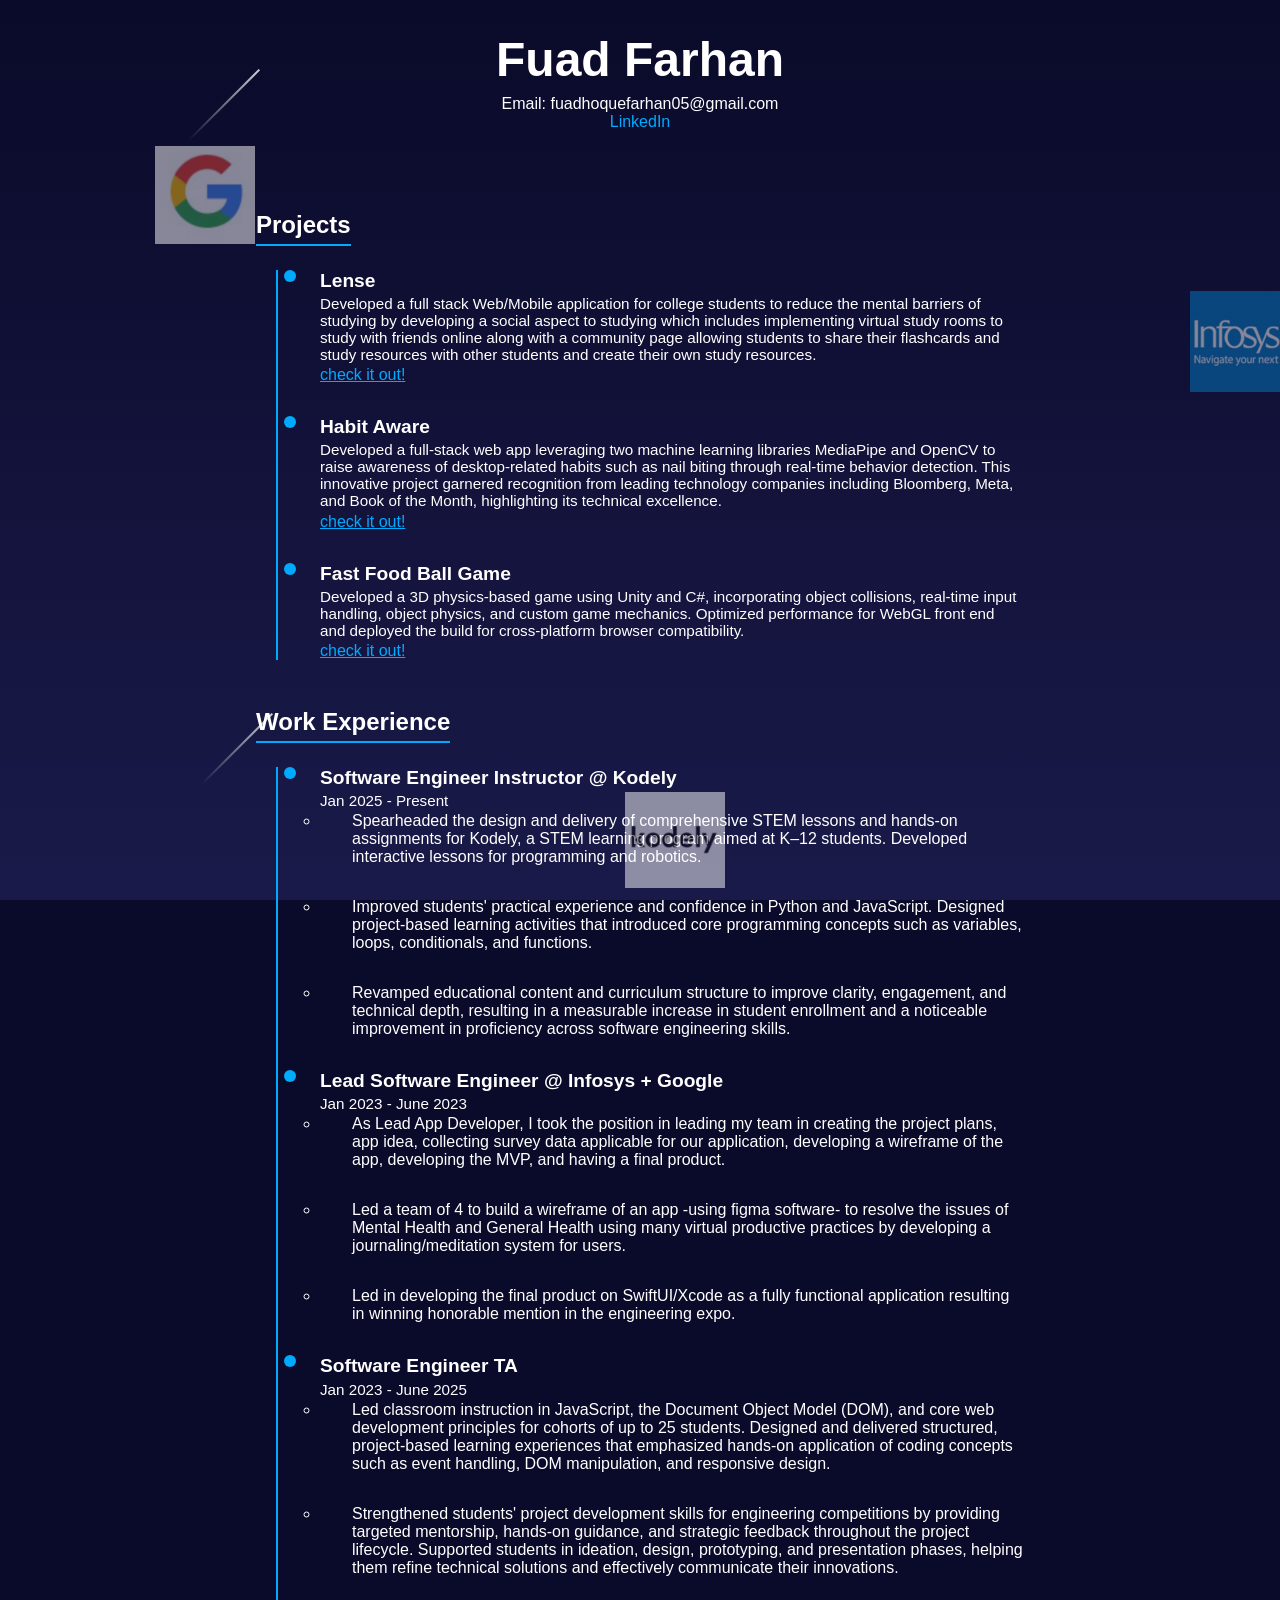
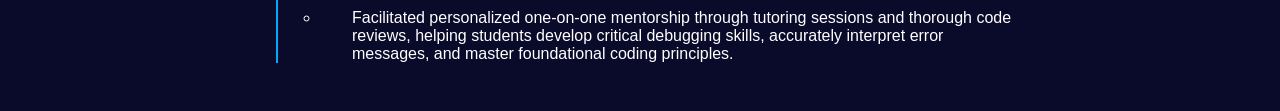
==== index.html @ 233bbe19 "trylense" ====
<!DOCTYPE html>
<html lang="en">
<head>
    <meta charset="UTF-8">
    <meta name="viewport" content="width=device-width, initial-scale=1.0">
    <title>My Portfolio</title>
    <link rel="stylesheet" href="index.css">
</head>
<body>
    <div id="background"></div>

    <header>
        <h1>Fuad Farhan</h1>
        <div class="contact-links">
            <p>Email: fuadhoquefarhan05@gmail.com </p>
            <a href="https://www.linkedin.com/in/fuad-farhan-b25295301" target="_blank">LinkedIn</a>
        </div>
    </header>

    <main>

        <section class="timeline-section">
            <h2>Projects</h2>
            <ul class="timeline">
                <li>
                    <div class="timeline-dot"></div>
                    <div class="timeline-content">
                        <h3>Lense</h3>
                        <p>Developed a full stack Web/Mobile application for college students to reduce the mental barriers of studying by developing a social aspect to studying which includes implementing virtual study rooms to study with friends online along with a community page allowing students to share their flashcards and study resources with other students and create their own study resources.</p>
                        <a href="https://trylense.vercel.app/">check it out!</a>
                    </div>
                </li>
                <li>
                    <div class="timeline-dot"></div>
                    <div class="timeline-content">
                        <h3>Habit Aware</h3>
                        <p>Developed a full-stack web app leveraging two machine learning libraries MediaPipe and OpenCV to raise awareness of desktop-related habits such as nail biting through real-time behavior detection. This innovative project garnered recognition from leading technology companies including Bloomberg, Meta, and Book of the Month, highlighting its technical excellence.</p>
                        <a href="https://github.com/fuadfarhan05/HabitAware">check it out!</a>
                    </div>
                </li>
                <li>
                    <div class="timeline-dot"></div>
                    <div class="timeline-content">
                        <h3>Fast Food Ball Game</h3>
                        <p>Developed  a 3D physics-based game using Unity and C#, incorporating object collisions, real-time input handling, object physics, and custom game mechanics. Optimized performance for WebGL front end and deployed the build for cross-platform browser compatibility.
</p>
                        <a href="https://github.com/fuadfarhan05/HabitAware">check it out!</a>
                    </div>
                </li>
            </ul>
        </section>

        
        <!-- Work Experience Section -->
        <section class="timeline-section">
            <h2>Work Experience</h2>
            <ul class="timeline">
                <li>
                    <div class="timeline-dot"></div>
                    <div class="timeline-content">
                        <h3>Software Engineer Instructor @ Kodely</h3>
                        <p>Jan 2025 - Present</p>
                        <ul>
                            <li>
                                Spearheaded the design and delivery of comprehensive STEM lessons and hands-on assignments for Kodely, a STEM learning program aimed at K–12 students. Developed interactive lessons for programming and robotics.
                            </li>
                            <li>
                                Improved students' practical experience and confidence in Python and JavaScript. Designed project-based learning activities that introduced core programming concepts such as variables, loops, conditionals, and functions.

                            </li>
                            <li>
                                Revamped educational content and curriculum structure to improve clarity, engagement, and technical depth, resulting in a measurable increase in student enrollment and a noticeable improvement in proficiency across software engineering skills. 

                            </li>
                        </ul>
                    </div>
                </li>
                <!-- Add more work experiences here -->
                <li>
                    <div class="timeline-dot"></div>
                    <div class="timeline-content">
                        <h3>Lead Software Engineer @ Infosys + Google</h3>
                        <p>Jan 2023 - June 2023</p>
                        <ul>
                            <li>
                            As Lead App Developer, I took the position in leading my team in creating the project plans, app idea, collecting survey data applicable for our application, developing a wireframe of the app, developing the MVP, and having a final product.                            </li>
                            <li>
                            Led a team of 4 to build a wireframe of an app -using figma software- to resolve the issues of Mental Health and General Health using many virtual productive practices by developing a journaling/meditation system for users.
                            </li>
                            <li>
                            Led in developing the final product on SwiftUI/Xcode as a fully functional application resulting in winning honorable mention in the engineering expo. 
                            </li>
                        </ul>
                    </div>
                </li>

                <li>
                    <div class="timeline-dot"></div>
                    <div class="timeline-content">
                        <h3>Software Engineer TA</h3>
                        <p>Jan 2023 - June 2025</p>
                        <ul>
                            <li>
                                Led classroom instruction in JavaScript, the Document Object Model (DOM), and core web development principles for cohorts of up to 25 students. Designed and delivered structured, project-based learning experiences that emphasized hands-on application of coding concepts such as event handling, DOM manipulation, and responsive design.
                            <li>
                                Strengthened students' project development skills for engineering competitions by providing targeted mentorship, hands-on guidance, and strategic feedback throughout the project lifecycle. Supported students in ideation, design, prototyping, and presentation phases, helping them refine technical solutions and effectively communicate their innovations.
                            </li>
                            <li>
                                Facilitated personalized one-on-one mentorship through tutoring sessions and thorough code reviews, helping students develop critical debugging skills, accurately interpret error messages, and master foundational coding principles.
                            </li>
                        </ul>
                    </div>
                </li>
            </ul>
        </section>

        
    </main>

    <!-- Floating PNG Images -->
    <div id="floating-images">
    </div>

    <script src="script.js"></script>
</body>
</html>
---- index.css ----
/* Basic Reset */
* {
    margin: 0;
    padding: 0;
    box-sizing: border-box;
    font-family: 'Segoe UI', Tahoma, Geneva, Verdana, sans-serif;
}

/* Background */
body {
    background: #0a0a2a;
    color: #fff;
    overflow-x: hidden;
    position: relative;
    min-height: 100vh;
}

#background {
    position: fixed;
    top: 0;
    left: 0;
    width: 100%;
    height: 100%;
    z-index: -2;
    background: linear-gradient(to bottom, #0a0a2a, #1a1a4a);
    overflow: hidden;
}

/* Shooting stars effect */
.shooting-star {
    position: absolute;
    width: 2px;
    height: 100px;
    background: linear-gradient(white, rgba(255,255,255,0));
    opacity: 0.8;
    transform: rotate(45deg);
    animation: shoot 2s linear infinite;
}

@keyframes shoot {
    0% { transform: translateX(0) translateY(0) rotate(45deg); opacity: 1; }
    100% { transform: translateX(-100vw) translateY(100vh) rotate(45deg); opacity: 0; }
}

/* Header */
header {
    text-align: center;
    padding: 2rem 1rem;
}

header h1 {
    font-size: 3rem;
    margin-bottom: 0.5rem;
}

header .contact-links a {
    color: #00aaff;
    margin: 0 0.5rem;
    text-decoration: none;
}

header .contact-links a:hover {
    text-decoration: underline;
}

/* Timeline / Sections */
.timeline-section {
    max-width: 800px;
    margin: 3rem auto;
    padding: 0 1rem;
}

.timeline-section h2 {
    margin-bottom: 1.5rem;
    border-bottom: 2px solid #00aaff;
    display: inline-block;
    padding-bottom: 0.3rem;
}

/* Timeline */
.timeline {
    list-style: none;
    position: relative;
    padding-left: 2rem;
}

.timeline::before {
    content: '';
    position: absolute;
    left: 20px;
    top: 0;
    bottom: 0;
    width: 2px;
    background: #00aaff;
}

.timeline li {
    position: relative;
    margin-bottom: 2rem;
    padding-left: 2rem;
}

.timeline-dot {
    position: absolute;
    left: -4px;
    top: 0;
    width: 12px;
    height: 12px;
    background: #00aaff;
    border-radius: 50%;
}

.timeline-content h3 {
    font-size: 1.2rem;
    margin-bottom: 0.2rem;
}

.timeline-content p {
    font-size: 0.95rem;
    margin-bottom: 0.2rem;
}

/* Floating PNGs */
#floating-images img {
    position: absolute;
    width: 100px;
    opacity: 0.5;
    pointer-events: none;
    transition: transform 1s ease;
}

a {
    color:#00aaff;
}


/* Responsive adjustments for mobile */
@media (max-width: 768px) {
    header h1 {
        font-size: 2rem; /* smaller header */
    }

    header .contact-links {
        display: flex;
        flex-direction: column;
        gap: 0.5rem;
        margin-top: 0.5rem;
    }

    .timeline-section {
        margin: 2rem 1rem; /* reduce margins */
        padding: 0 0.5rem;
    }

    .timeline li {
        padding-left: 1.5rem;
    }

    .timeline-dot {
        width: 10px;
        height: 10px;
        left: -3px;
    }

    .timeline-content h3 {
        font-size: 1rem;
    }

    .timeline-content p {
        font-size: 0.9rem;
    }

    #floating-images img {
        width: 60px; /* smaller floating images on mobile */
        opacity: 0.3;
    }
}

/* Extra small screens (phones) */
@media (max-width: 480px) {
    header h1 {
        font-size: 1.5rem;
    }

    header .contact-links {
        font-size: 0.9rem;
    }

    .timeline-section h2 {
        font-size: 1.2rem;
    }
}
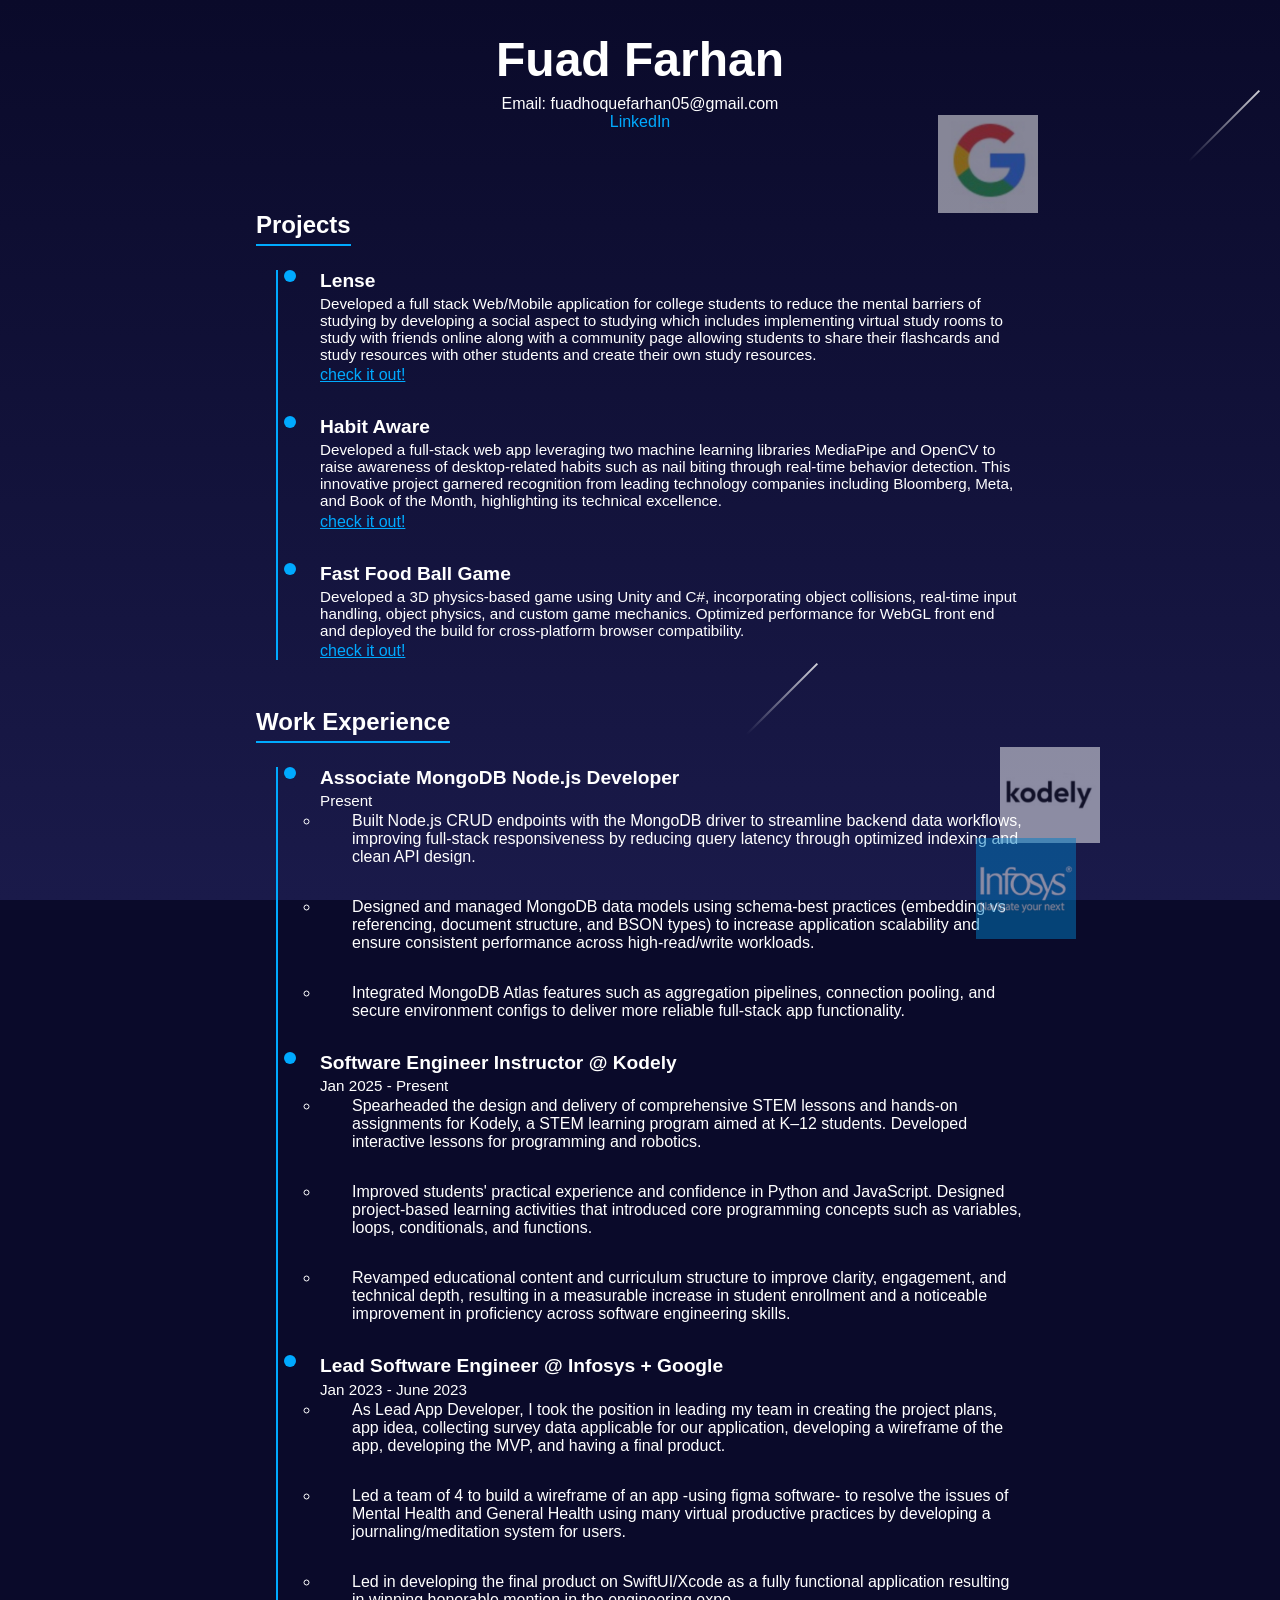
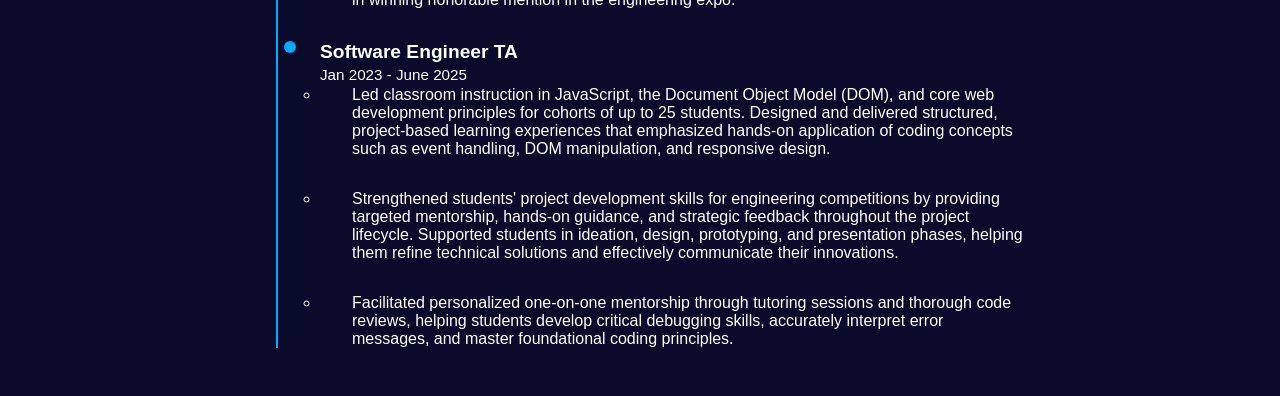
==== commit d3e22d5b: "Add MongoDB Node.js Developer experience section Added experience details for Associate MongoDB Node" ====
--- a/index.html
+++ b/index.html
@@ -55,6 +55,25 @@
         <section class="timeline-section">
             <h2>Work Experience</h2>
             <ul class="timeline">
+                <li>
+                    <div class="timeline-dot"></div>
+                    <div class="timeline-content">
+                        <h3>Associate MongoDB Node.js Developer</h3>
+                        <p>Present</p>
+                        <ul>
+                            <li>
+                                Built Node.js CRUD endpoints with the MongoDB driver to streamline backend data workflows, improving full-stack responsiveness by reducing query latency through optimized indexing and clean API design.                            </li>
+                            <li>
+                                Designed and managed MongoDB data models using schema-best practices (embedding vs referencing, document structure, and BSON types) to increase application scalability and ensure consistent performance across high-read/write workloads.
+
+                            </li>
+                            <li>
+                                Integrated MongoDB Atlas features such as aggregation pipelines, connection pooling, and secure environment configs to deliver more reliable full-stack app functionality.
+
+                            </li>
+                        </ul>
+                    </div>
+                </li>
                 <li>
                     <div class="timeline-dot"></div>
                     <div class="timeline-content">
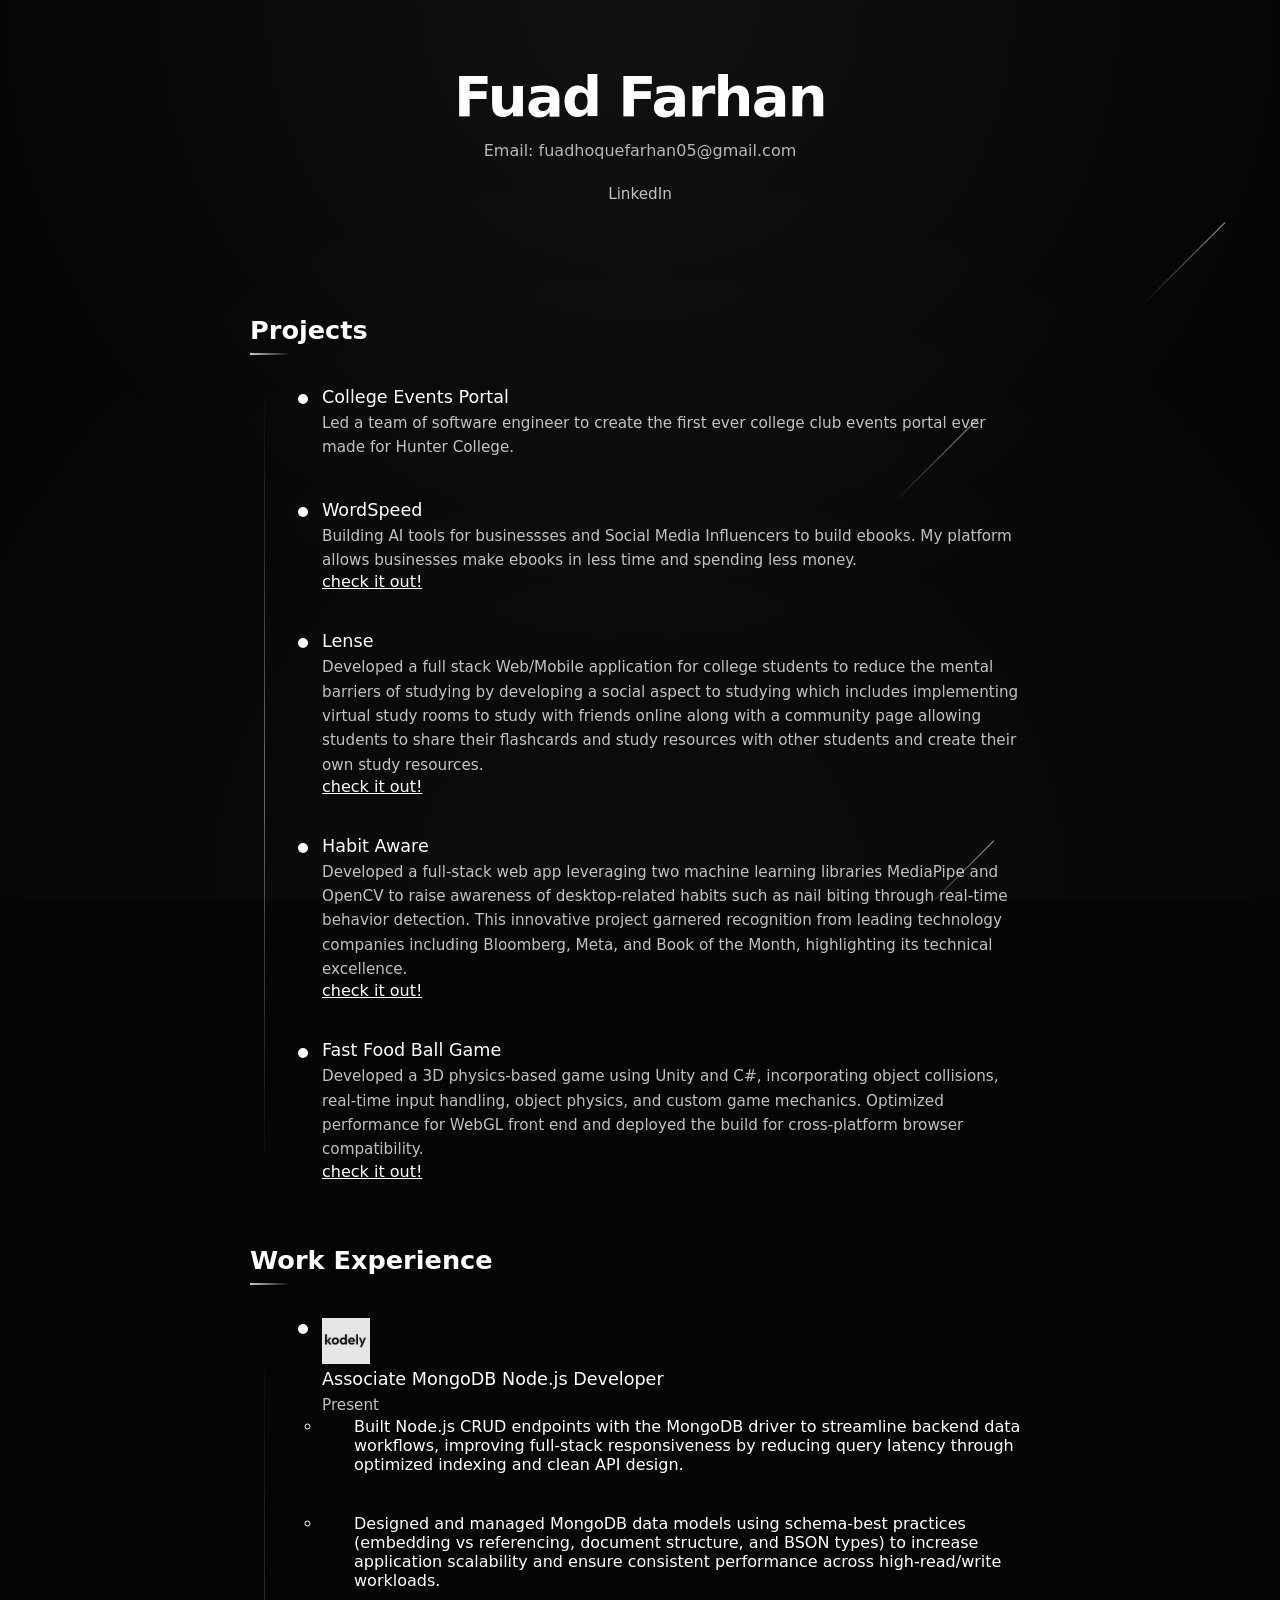
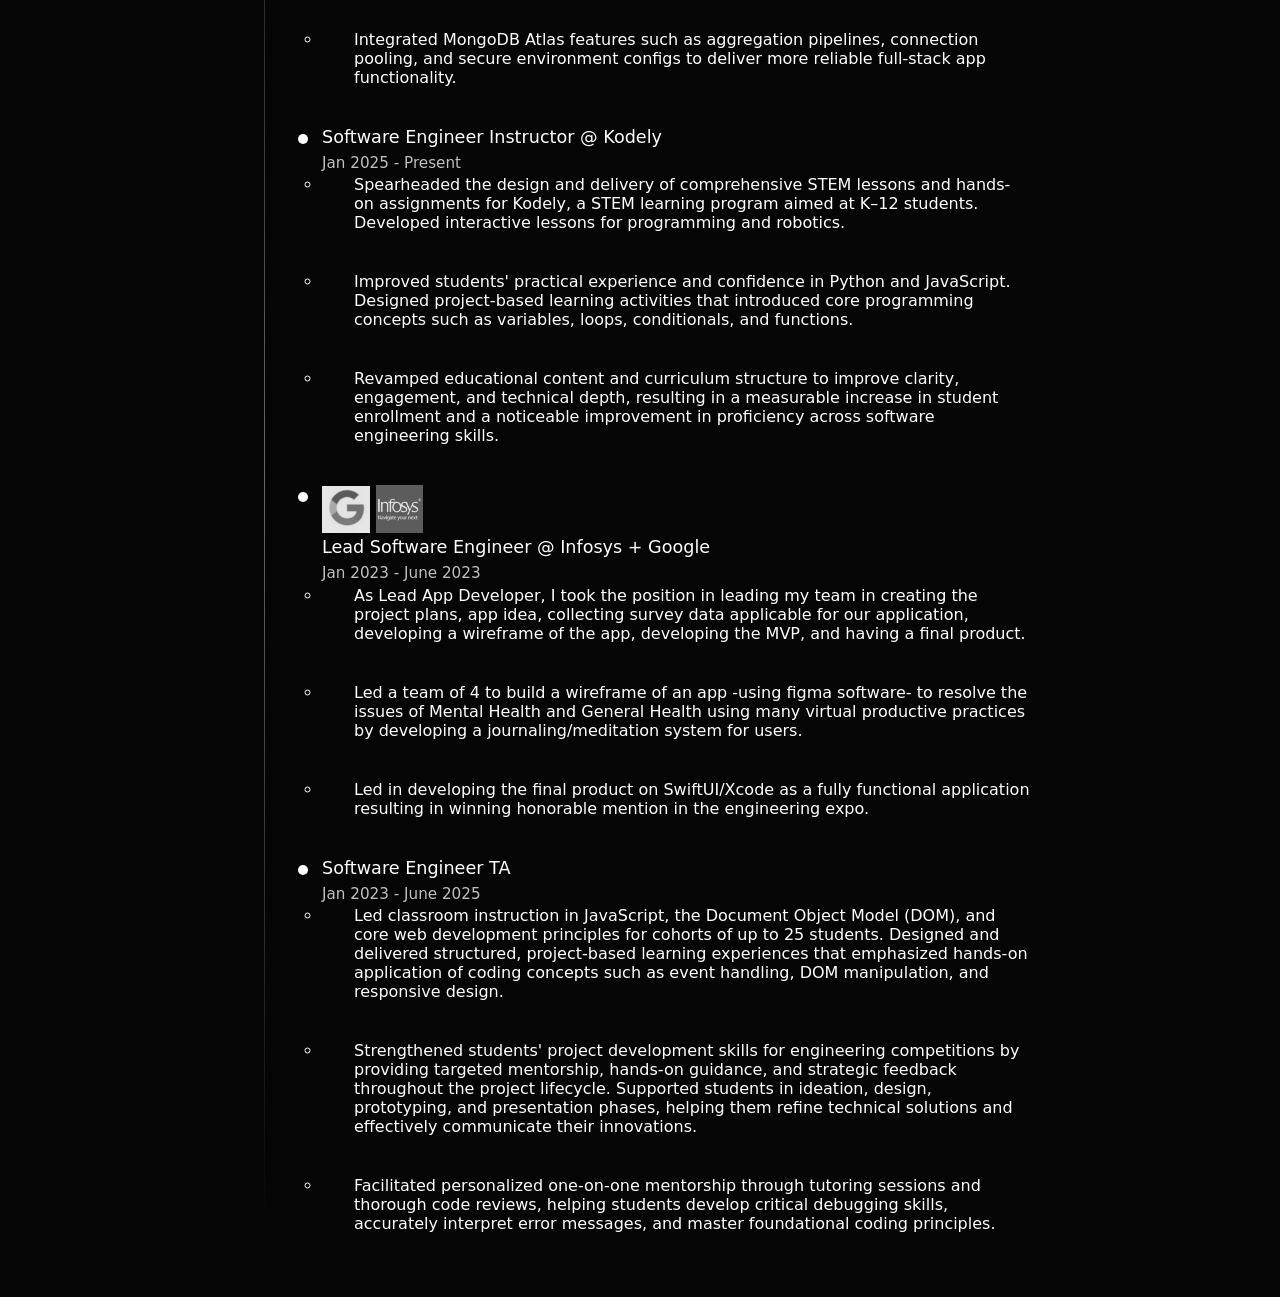
==== commit 6bf5a1b7: "design update" ====
--- a/index.html
+++ b/index.html
@@ -22,6 +22,21 @@
         <section class="timeline-section">
             <h2>Projects</h2>
             <ul class="timeline">
+                <li>
+                    <div class="timeline-dot"></div>
+                    <div class="timeline-content">
+                        <h3>College Events Portal</h3>
+                        <p>Led a team of software engineer to create the first ever college club events portal ever made for Hunter College.</p>
+                    </div>
+                </li>
+                <li>
+                    <div class="timeline-dot"></div>
+                    <div class="timeline-content">
+                        <h3>WordSpeed</h3>
+                        <p>Building AI tools for businessses and Social Media Influencers to build ebooks. My platform allows businesses make ebooks in less time and spending less money.</p>
+                        <a href="https://www.loom.com/share/a58ad398cbe04e078f683c4f975cae1d">check it out!</a>
+                    </div>
+                </li>
                 <li>
                     <div class="timeline-dot"></div>
                     <div class="timeline-content">
@@ -57,6 +72,7 @@
             <ul class="timeline">
                 <li>
                     <div class="timeline-dot"></div>
+                    <img src="kodely.png" alt="Kodely" class="timeline-logo" />
                     <div class="timeline-content">
                         <h3>Associate MongoDB Node.js Developer</h3>
                         <p>Present</p>
@@ -97,6 +113,8 @@
                 <!-- Add more work experiences here -->
                 <li>
                     <div class="timeline-dot"></div>
+                    <img src="google.png" alt="Google" class="timeline-logo" />
+                    <img src="infosys.png" alt="Infosys" class="timeline-logo" />
                     <div class="timeline-content">
                         <h3>Lead Software Engineer @ Infosys + Google</h3>
                         <p>Jan 2023 - June 2023</p>
--- a/index.css
+++ b/index.css
@@ -1,192 +1,249 @@
-/* Basic Reset */
+/* =========================
+   RESET + BASE
+========================= */
 * {
     margin: 0;
     padding: 0;
     box-sizing: border-box;
-    font-family: 'Segoe UI', Tahoma, Geneva, Verdana, sans-serif;
-}
-
-/* Background */
+    font-family: Inter, system-ui, -apple-system, BlinkMacSystemFont, sans-serif;
+}
+
 body {
-    background: #0a0a2a;
-    color: #fff;
+    background: #050505;
+    color: #ffffff;
     overflow-x: hidden;
-    position: relative;
     min-height: 100vh;
 }
 
+/* =========================
+   BACKGROUND
+========================= */
 #background {
     position: fixed;
-    top: 0;
-    left: 0;
-    width: 100%;
-    height: 100%;
+    inset: 0;
     z-index: -2;
-    background: linear-gradient(to bottom, #0a0a2a, #1a1a4a);
+    background:
+        radial-gradient(circle at top, rgba(255,255,255,0.05), transparent 60%),
+        radial-gradient(circle at bottom, rgba(255,255,255,0.03), transparent 70%),
+        #050505;
     overflow: hidden;
 }
 
-/* Shooting stars effect */
+/* Shooting stars */
 .shooting-star {
     position: absolute;
-    width: 2px;
-    height: 100px;
+    width: 1px;
+    height: 120px;
     background: linear-gradient(white, rgba(255,255,255,0));
-    opacity: 0.8;
+    opacity: 0.6;
     transform: rotate(45deg);
-    animation: shoot 2s linear infinite;
+    animation: shoot 3.5s linear infinite;
 }
 
 @keyframes shoot {
-    0% { transform: translateX(0) translateY(0) rotate(45deg); opacity: 1; }
-    100% { transform: translateX(-100vw) translateY(100vh) rotate(45deg); opacity: 0; }
-}
-
-/* Header */
+    from {
+        transform: translate(0, 0) rotate(45deg);
+        opacity: 1;
+    }
+    to {
+        transform: translate(-120vw, 120vh) rotate(45deg);
+        opacity: 0;
+    }
+}
+
+/* =========================
+   HEADER / HERO
+========================= */
 header {
     text-align: center;
-    padding: 2rem 1rem;
+    padding: 4rem 1rem 3rem;
 }
 
 header h1 {
-    font-size: 3rem;
-    margin-bottom: 0.5rem;
+    font-size: clamp(2.2rem, 5vw, 3.5rem);
+    font-weight: 700;
+    letter-spacing: -0.03em;
+    margin-bottom: 0.75rem;
+}
+
+header p {
+    color: rgba(255,255,255,0.7);
+    max-width: 600px;
+    margin: 0 auto 1.5rem;
 }
 
 header .contact-links a {
-    color: #00aaff;
-    margin: 0 0.5rem;
+    color: #ffffff;
+    margin: 0 0.6rem;
     text-decoration: none;
+    font-size: 0.95rem;
+    opacity: 0.75;
+    transition: opacity 0.2s ease;
 }
 
 header .contact-links a:hover {
-    text-decoration: underline;
-}
-
-/* Timeline / Sections */
+    opacity: 1;
+}
+
+/* =========================
+   SECTIONS
+========================= */
 .timeline-section {
-    max-width: 800px;
-    margin: 3rem auto;
-    padding: 0 1rem;
+    max-width: 820px;
+    margin: 4rem auto;
+    padding: 0 1.25rem;
 }
 
 .timeline-section h2 {
-    margin-bottom: 1.5rem;
-    border-bottom: 2px solid #00aaff;
-    display: inline-block;
-    padding-bottom: 0.3rem;
-}
-
-/* Timeline */
+    font-size: 1.6rem;
+    font-weight: 600;
+    margin-bottom: 2rem;
+    position: relative;
+}
+
+.timeline-section h2::after {
+    content: "";
+    display: block;
+    width: 40px;
+    height: 2px;
+    margin-top: 0.5rem;
+    background: linear-gradient(to right, #ffffff, transparent);
+    opacity: 0.8;
+}
+
+/* =========================
+   TIMELINE
+========================= */
 .timeline {
     list-style: none;
     position: relative;
-    padding-left: 2rem;
+    padding-left: 2.5rem;
 }
 
 .timeline::before {
     content: '';
     position: absolute;
-    left: 20px;
+    left: 14px;
     top: 0;
     bottom: 0;
-    width: 2px;
-    background: #00aaff;
+    width: 1px;
+    background: linear-gradient(
+        to bottom,
+        transparent,
+        rgba(255,255,255,0.4),
+        transparent
+    );
 }
 
 .timeline li {
     position: relative;
-    margin-bottom: 2rem;
+    margin-bottom: 2.5rem;
     padding-left: 2rem;
 }
 
 .timeline-dot {
     position: absolute;
-    left: -4px;
-    top: 0;
-    width: 12px;
-    height: 12px;
-    background: #00aaff;
+    left: 8px;
+    top: 0.45rem;
+    width: 10px;
+    height: 10px;
+    background: #ffffff;
     border-radius: 50%;
 }
 
+/* =========================
+   TIMELINE ITEM WITH LOGO
+========================= */
+.timeline-item {
+    display: flex;
+    align-items: flex-start;
+    gap: 1rem;
+}
+
+.timeline-logo {
+    width: 48px;
+    height: 48px;
+    object-fit: contain;
+    flex-shrink: 0;
+    opacity: 0.9;
+    filter: grayscale(100%);
+}
+
 .timeline-content h3 {
-    font-size: 1.2rem;
-    margin-bottom: 0.2rem;
+    font-size: 1.1rem;
+    font-weight: 500;
+    margin-bottom: 0.25rem;
+}
+
+.timeline-content .company {
+    font-size: 0.9rem;
+    color: rgba(255,255,255,0.6);
+    margin-bottom: 0.5rem;
 }
 
 .timeline-content p {
     font-size: 0.95rem;
-    margin-bottom: 0.2rem;
-}
-
-/* Floating PNGs */
+    line-height: 1.6;
+    color: rgba(255,255,255,0.75);
+}
+
+/* =========================
+   FLOATING IMAGES
+========================= */
 #floating-images img {
     position: absolute;
-    width: 100px;
-    opacity: 0.5;
+    width: 90px;
+    opacity: 0.12;
     pointer-events: none;
-    transition: transform 1s ease;
-}
-
+    transition: transform 1.5s ease;
+}
+
+/* =========================
+   LINKS
+========================= */
 a {
-    color:#00aaff;
-}
-
-
-/* Responsive adjustments for mobile */
+    color: #ffffff;
+    opacity: 1;
+}
+
+a:hover {
+    opacity: 1;
+    text-decoration: underline;
+}
+
+/* =========================
+   MOBILE
+========================= */
 @media (max-width: 768px) {
-    header h1 {
-        font-size: 2rem; /* smaller header */
-    }
-
-    header .contact-links {
-        display: flex;
-        flex-direction: column;
-        gap: 0.5rem;
-        margin-top: 0.5rem;
+    header {
+        padding: 3rem 1rem 2rem;
     }
 
     .timeline-section {
-        margin: 2rem 1rem; /* reduce margins */
-        padding: 0 0.5rem;
-    }
-
-    .timeline li {
-        padding-left: 1.5rem;
-    }
-
-    .timeline-dot {
-        width: 10px;
-        height: 10px;
-        left: -3px;
-    }
-
-    .timeline-content h3 {
-        font-size: 1rem;
-    }
-
-    .timeline-content p {
-        font-size: 0.9rem;
+        margin: 3rem 1rem;
+    }
+
+    .timeline-item {
+        gap: 0.75rem;
+    }
+
+    .timeline-logo {
+        width: 36px;
+        height: 36px;
     }
 
     #floating-images img {
-        width: 60px; /* smaller floating images on mobile */
-        opacity: 0.3;
-    }
-}
-
-/* Extra small screens (phones) */
+        width: 60px;
+        opacity: 0.08;
+    }
+}
+
 @media (max-width: 480px) {
     header h1 {
-        font-size: 1.5rem;
-    }
-
-    header .contact-links {
-        font-size: 0.9rem;
+        font-size: 1.8rem;
     }
 
     .timeline-section h2 {
-        font-size: 1.2rem;
-    }
-}
+        font-size: 1.3rem;
+    }
+}
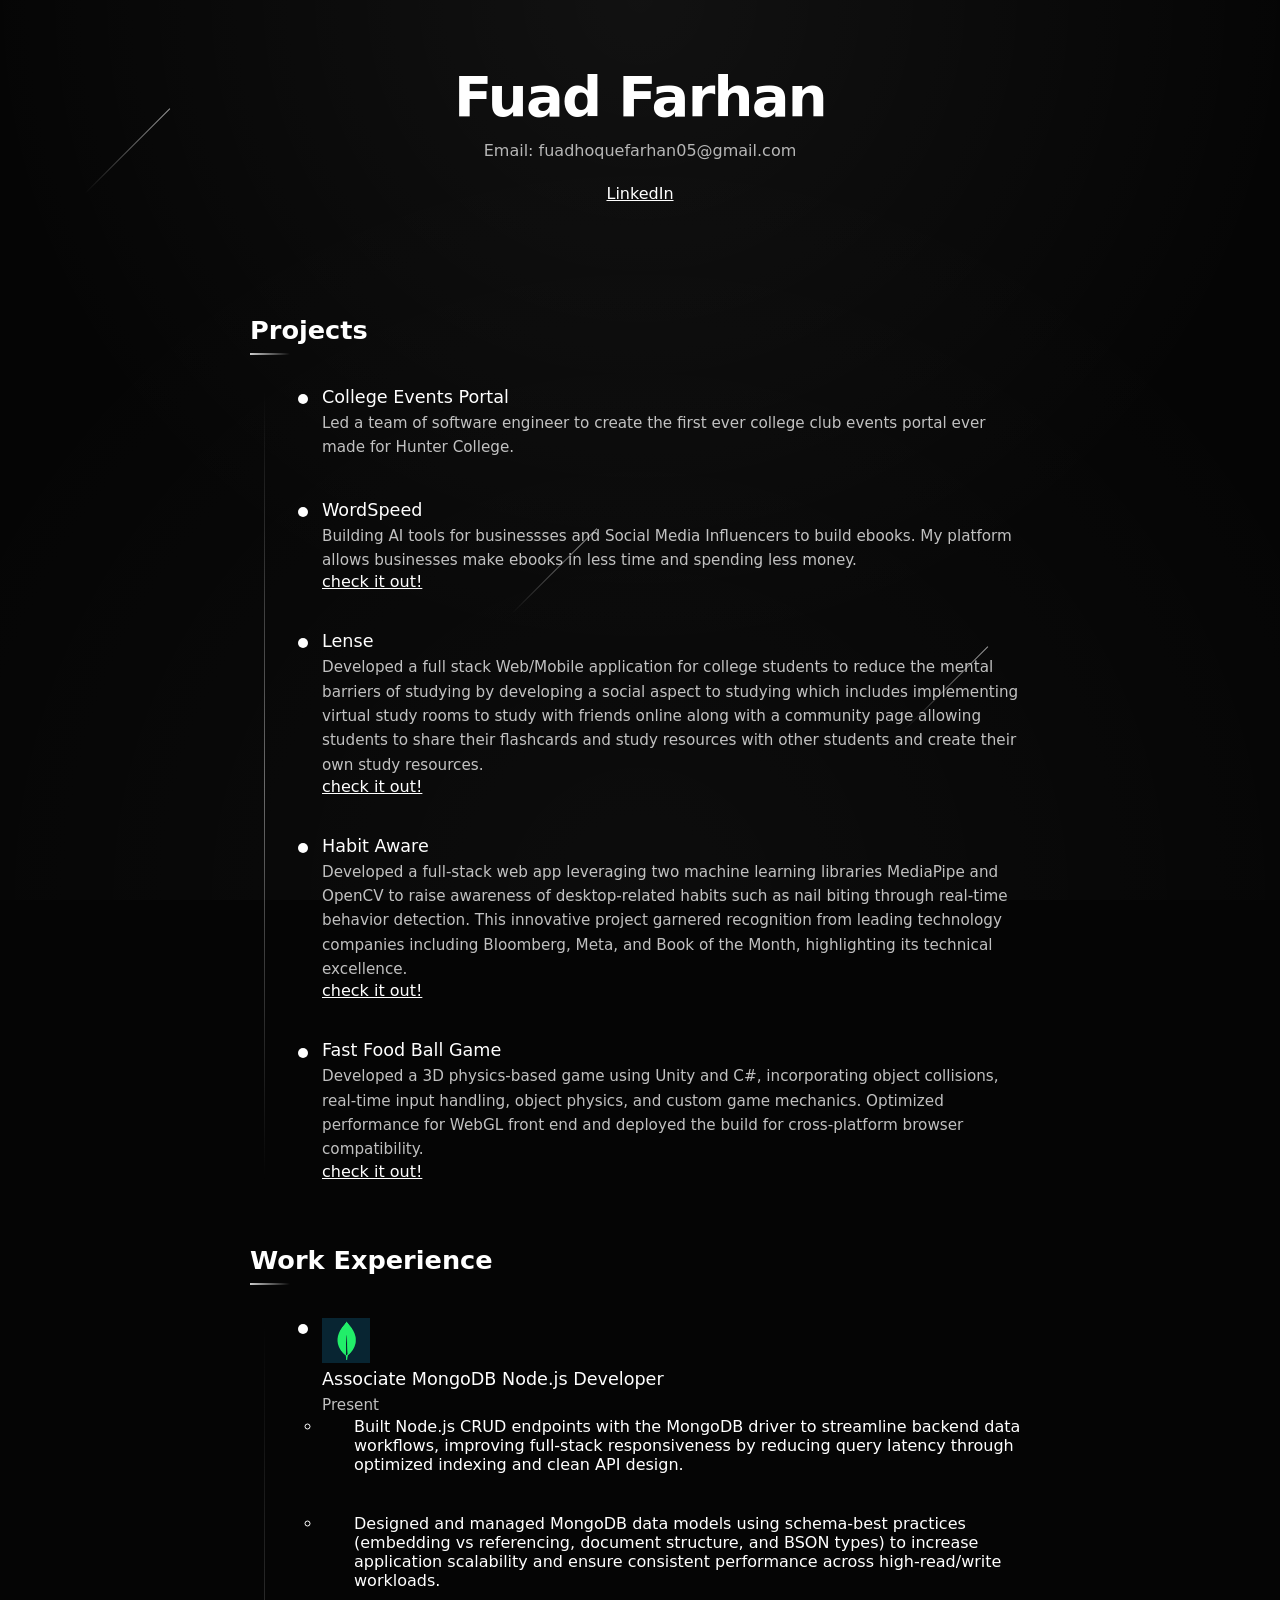
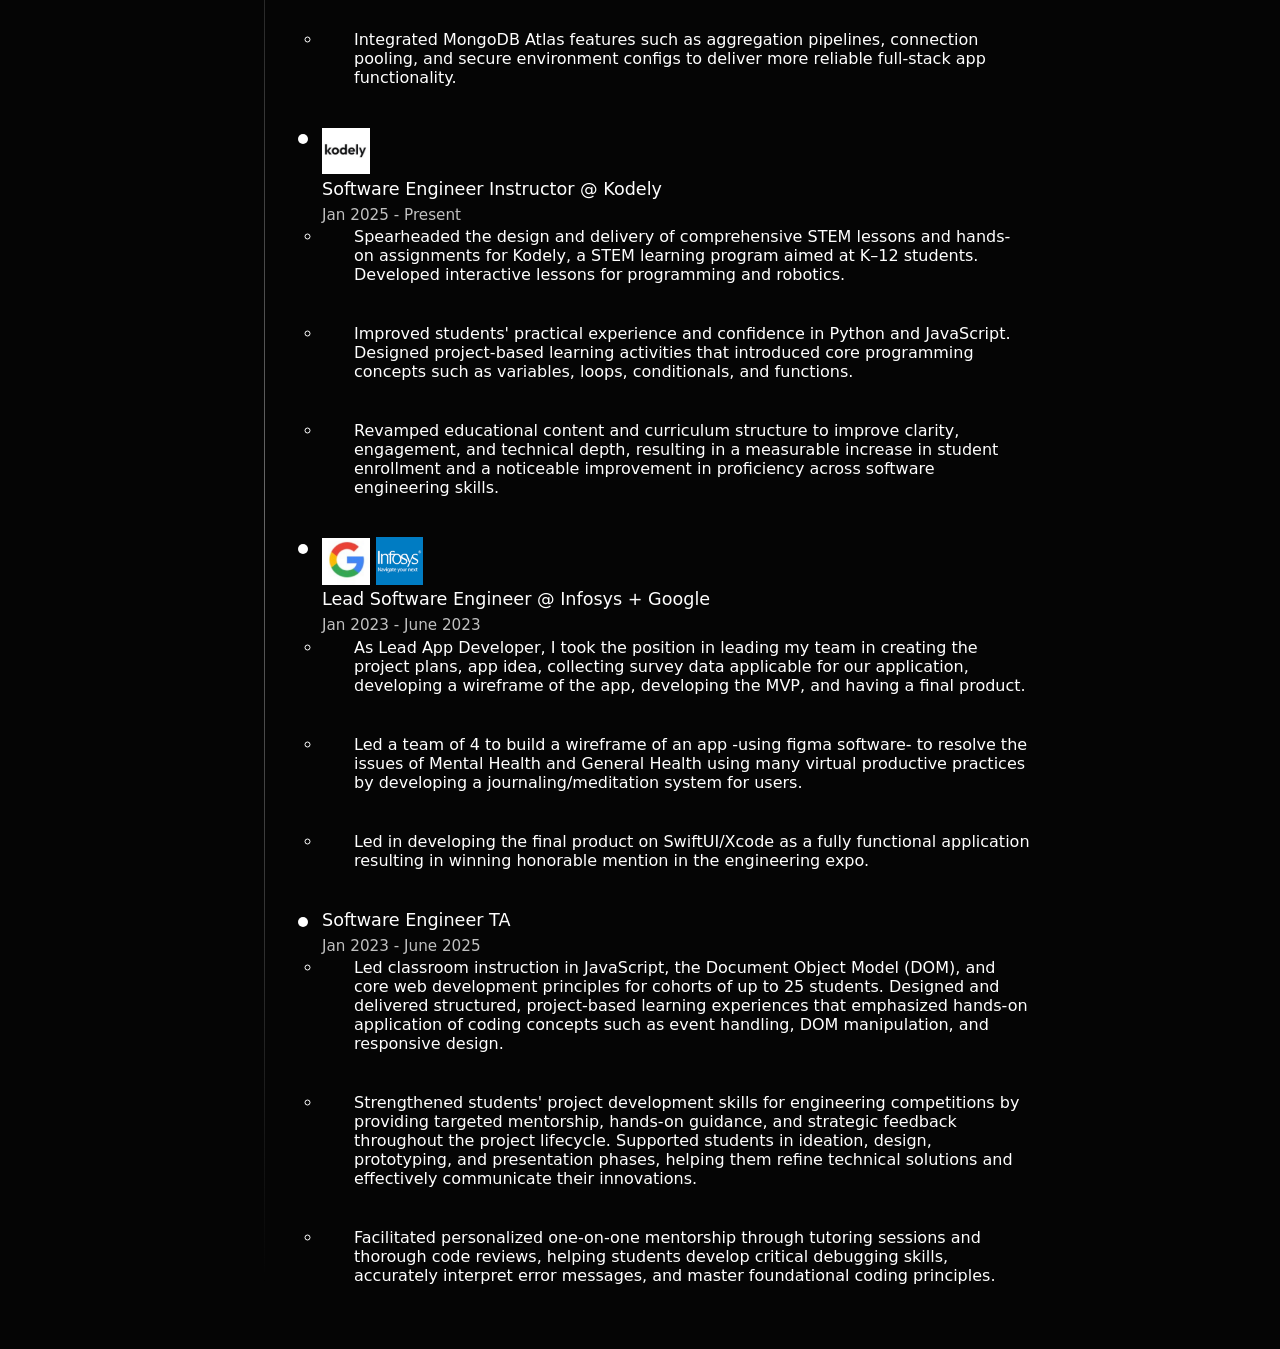
==== commit 0085f44d: "new style edits" ====
--- a/index.html
+++ b/index.html
@@ -13,8 +13,8 @@
         <h1>Fuad Farhan</h1>
         <div class="contact-links">
             <p>Email: fuadhoquefarhan05@gmail.com </p>
-            <a href="https://www.linkedin.com/in/fuad-farhan-b25295301" target="_blank">LinkedIn</a>
         </div>
+        <a href="https://www.linkedin.com/in/fuad-farhan-b25295301" target="_blank">LinkedIn</a>
     </header>
 
     <main>
@@ -72,7 +72,7 @@
             <ul class="timeline">
                 <li>
                     <div class="timeline-dot"></div>
-                    <img src="kodely.png" alt="Kodely" class="timeline-logo" />
+                    <img src="mongodb.png" alt="MongoDB" class="timeline-logo" />
                     <div class="timeline-content">
                         <h3>Associate MongoDB Node.js Developer</h3>
                         <p>Present</p>
@@ -92,6 +92,7 @@
                 </li>
                 <li>
                     <div class="timeline-dot"></div>
+                    <img src="kodely.png" alt="Kodely" class="timeline-logo" />
                     <div class="timeline-content">
                         <h3>Software Engineer Instructor @ Kodely</h3>
                         <p>Jan 2025 - Present</p>
--- a/index.css
+++ b/index.css
@@ -165,8 +165,6 @@
     height: 48px;
     object-fit: contain;
     flex-shrink: 0;
-    opacity: 0.9;
-    filter: grayscale(100%);
 }
 
 .timeline-content h3 {
@@ -193,17 +191,17 @@
 #floating-images img {
     position: absolute;
     width: 90px;
-    opacity: 0.12;
     pointer-events: none;
     transition: transform 1.5s ease;
 }
 
+
 /* =========================
    LINKS
 ========================= */
 a {
+
     color: #ffffff;
-    opacity: 1;
 }
 
 a:hover {
@@ -234,7 +232,6 @@
 
     #floating-images img {
         width: 60px;
-        opacity: 0.08;
     }
 }
 
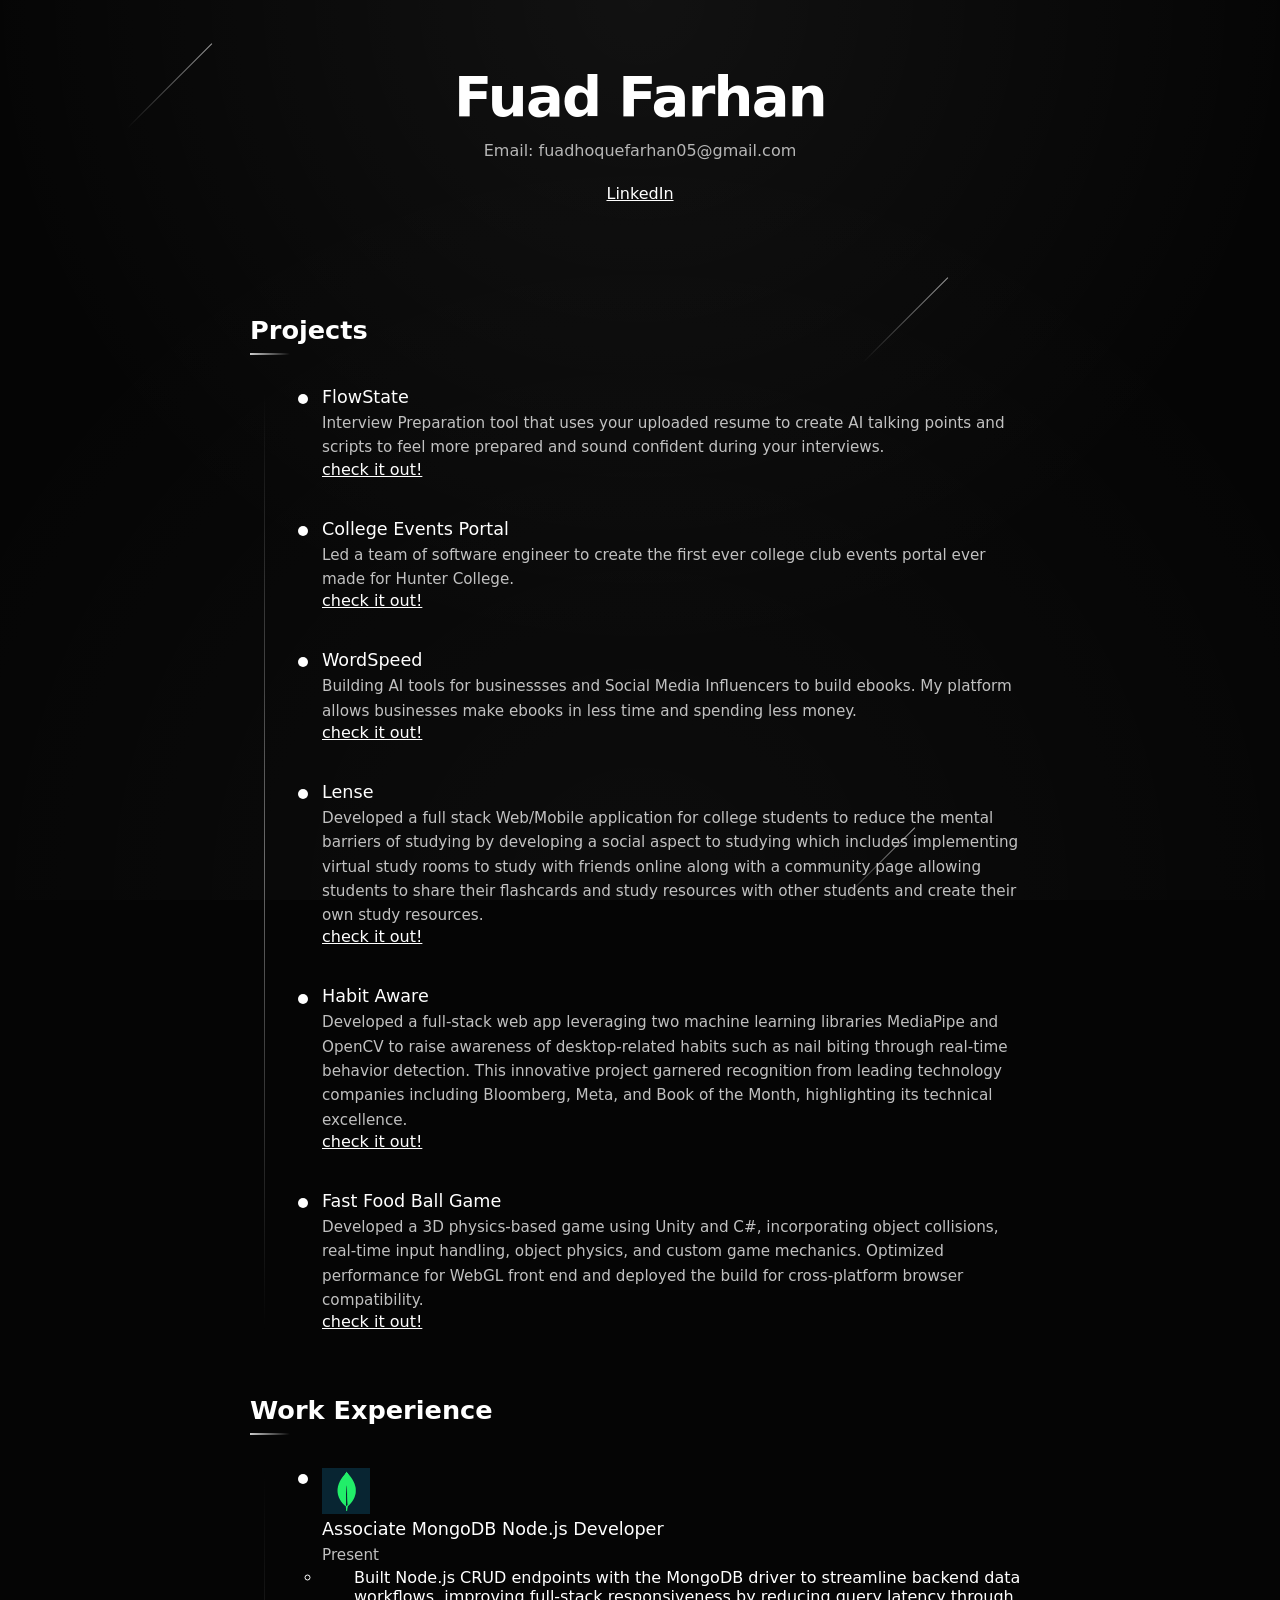
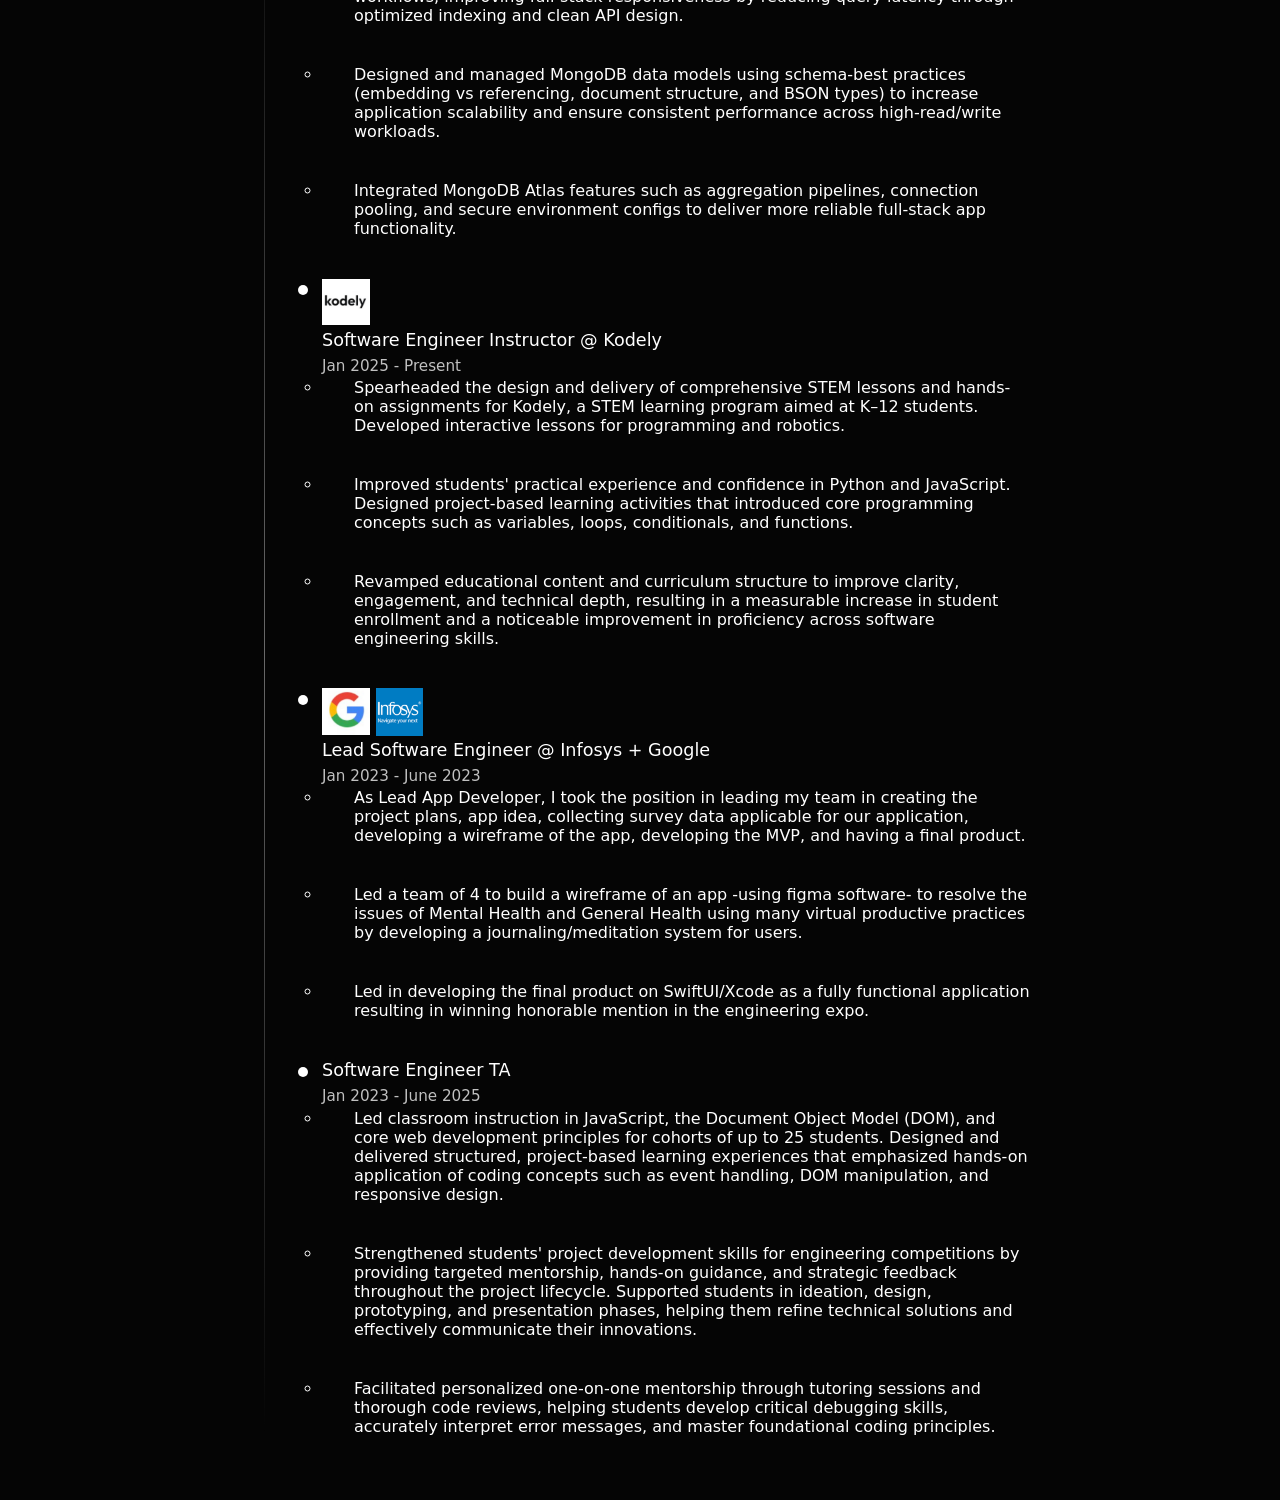
==== commit 552e36e2: "added flowstate" ====
--- a/index.html
+++ b/index.html
@@ -25,8 +25,17 @@
                 <li>
                     <div class="timeline-dot"></div>
                     <div class="timeline-content">
+                        <h3>FlowState</h3>
+                        <p>Interview Preparation tool that uses your uploaded resume to create AI talking points and scripts to feel more prepared and sound confident during your interviews.</p>
+                        <a href="https://github.com/fuadfarhan05/flowstate">check it out!</a>
+                    </div>
+                </li>
+                <li>
+                    <div class="timeline-dot"></div>
+                    <div class="timeline-content">
                         <h3>College Events Portal</h3>
                         <p>Led a team of software engineer to create the first ever college club events portal ever made for Hunter College.</p>
+                        <a href="https://github.com/fuadfarhan05/huntereventsportal">check it out!</a>
                     </div>
                 </li>
                 <li>
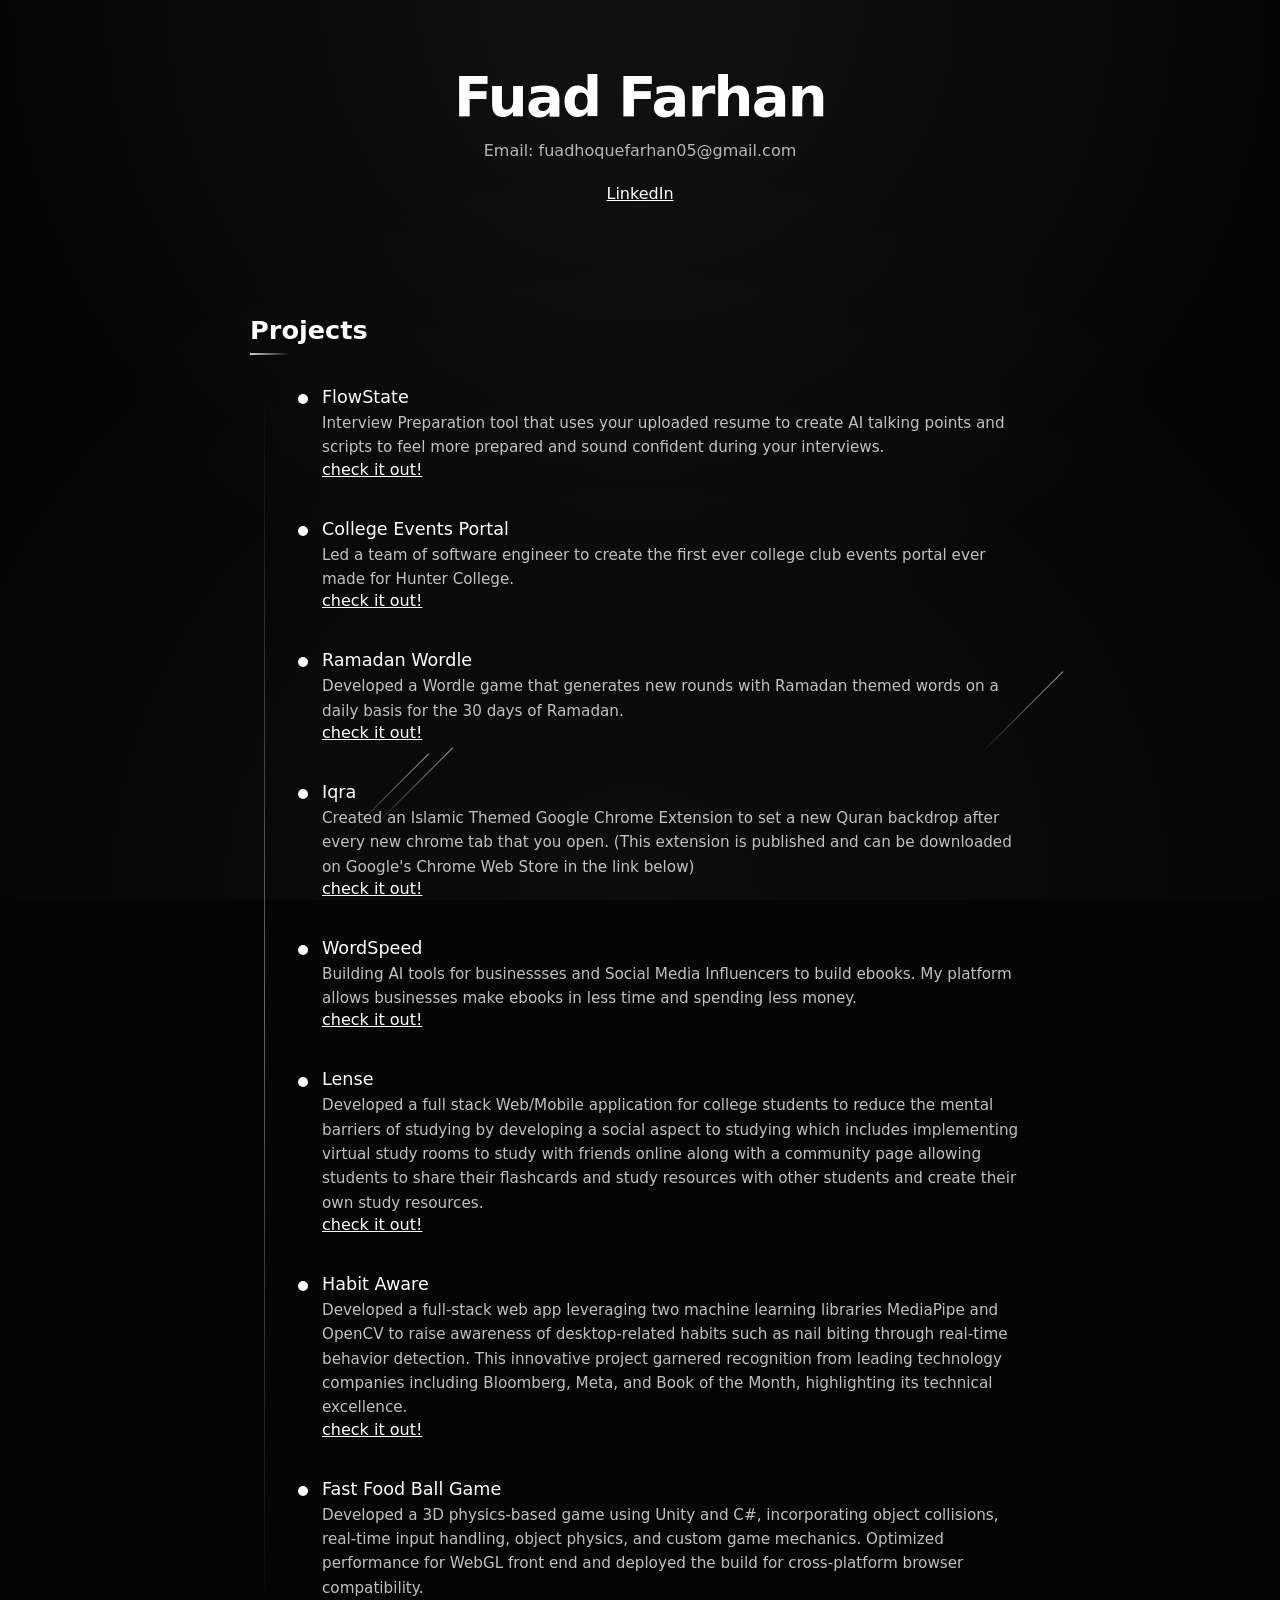
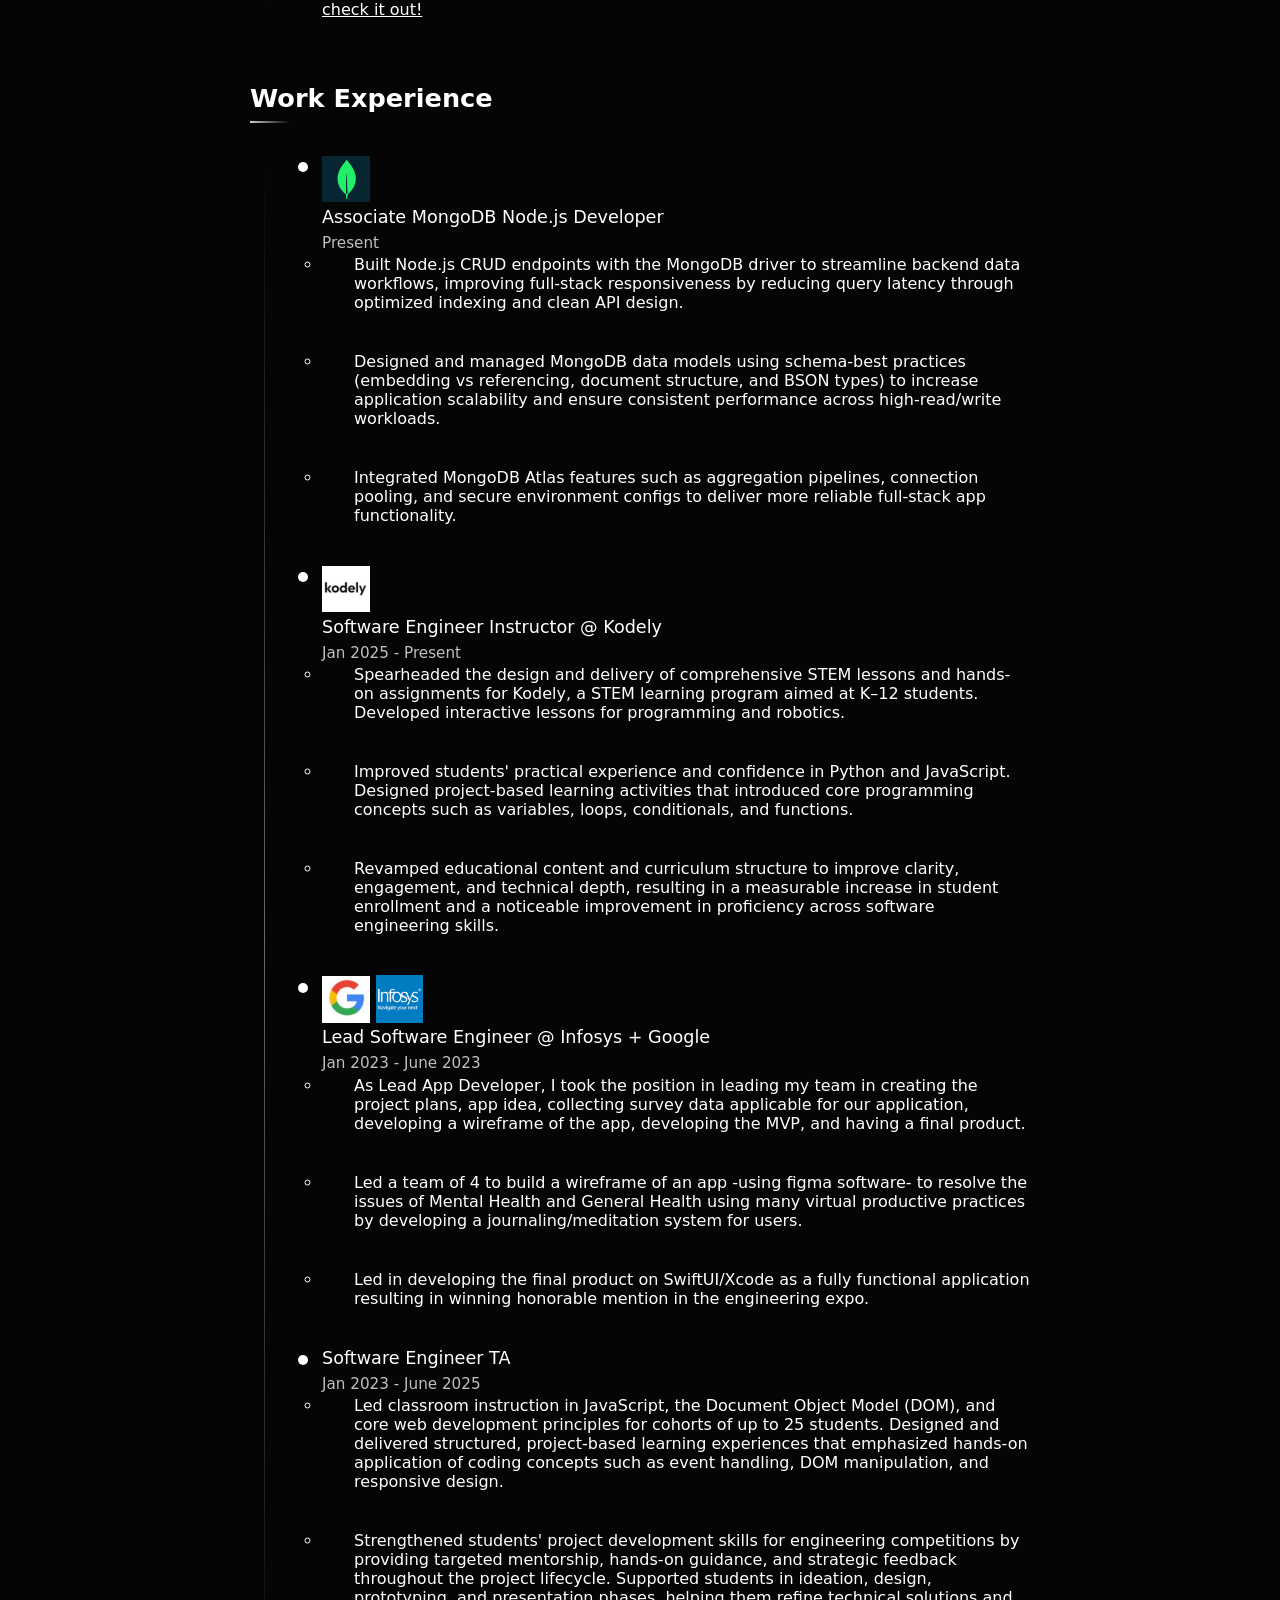
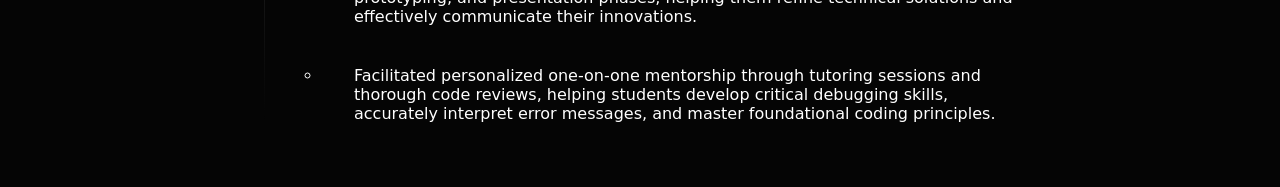
==== commit 10b7f813: "added more projects" ====
--- a/index.html
+++ b/index.html
@@ -36,6 +36,22 @@
                         <h3>College Events Portal</h3>
                         <p>Led a team of software engineer to create the first ever college club events portal ever made for Hunter College.</p>
                         <a href="https://github.com/fuadfarhan05/huntereventsportal">check it out!</a>
+                    </div>
+                </li>
+                <li>
+                    <div class="timeline-dot"></div>
+                    <div class="timeline-content">
+                        <h3>Ramadan Wordle</h3>
+                        <p>Developed a Wordle game that generates new rounds with Ramadan themed words on a daily basis for the 30 days of Ramadan.</p>
+                        <a href="https://my-ramadan-wordle.vercel.app/">check it out!</a>
+                    </div>
+                </li>
+                <li>
+                    <div class="timeline-dot"></div>
+                    <div class="timeline-content">
+                        <h3>Iqra</h3>
+                        <p>Created an Islamic Themed Google Chrome Extension to set a new Quran backdrop after every new chrome tab that you open. (This extension is published and can be downloaded on Google's Chrome Web Store in the link below)</p>
+                        <a href="https://chromewebstore.google.com/detail/iqra-quran-chrome-extensi/mifibcijklellhdpeameggpbefkbgghm">check it out!</a>
                     </div>
                 </li>
                 <li>
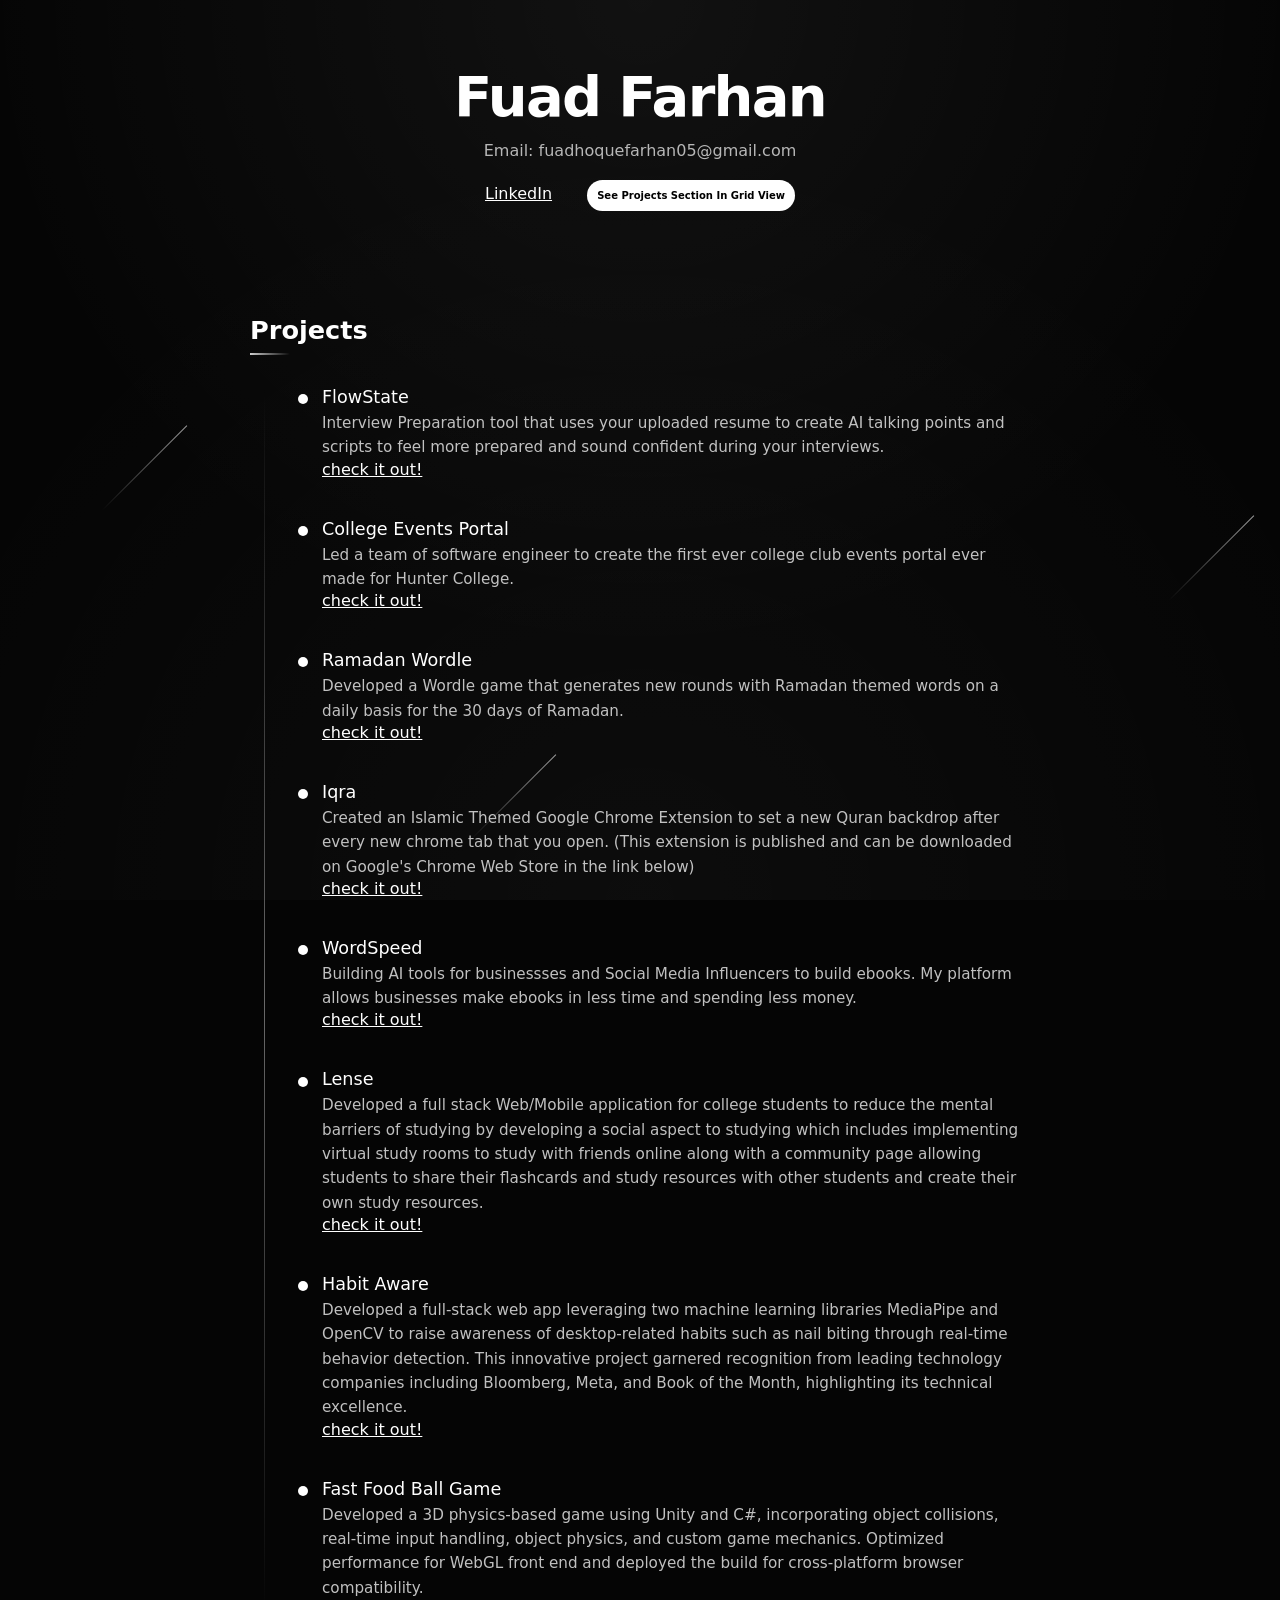
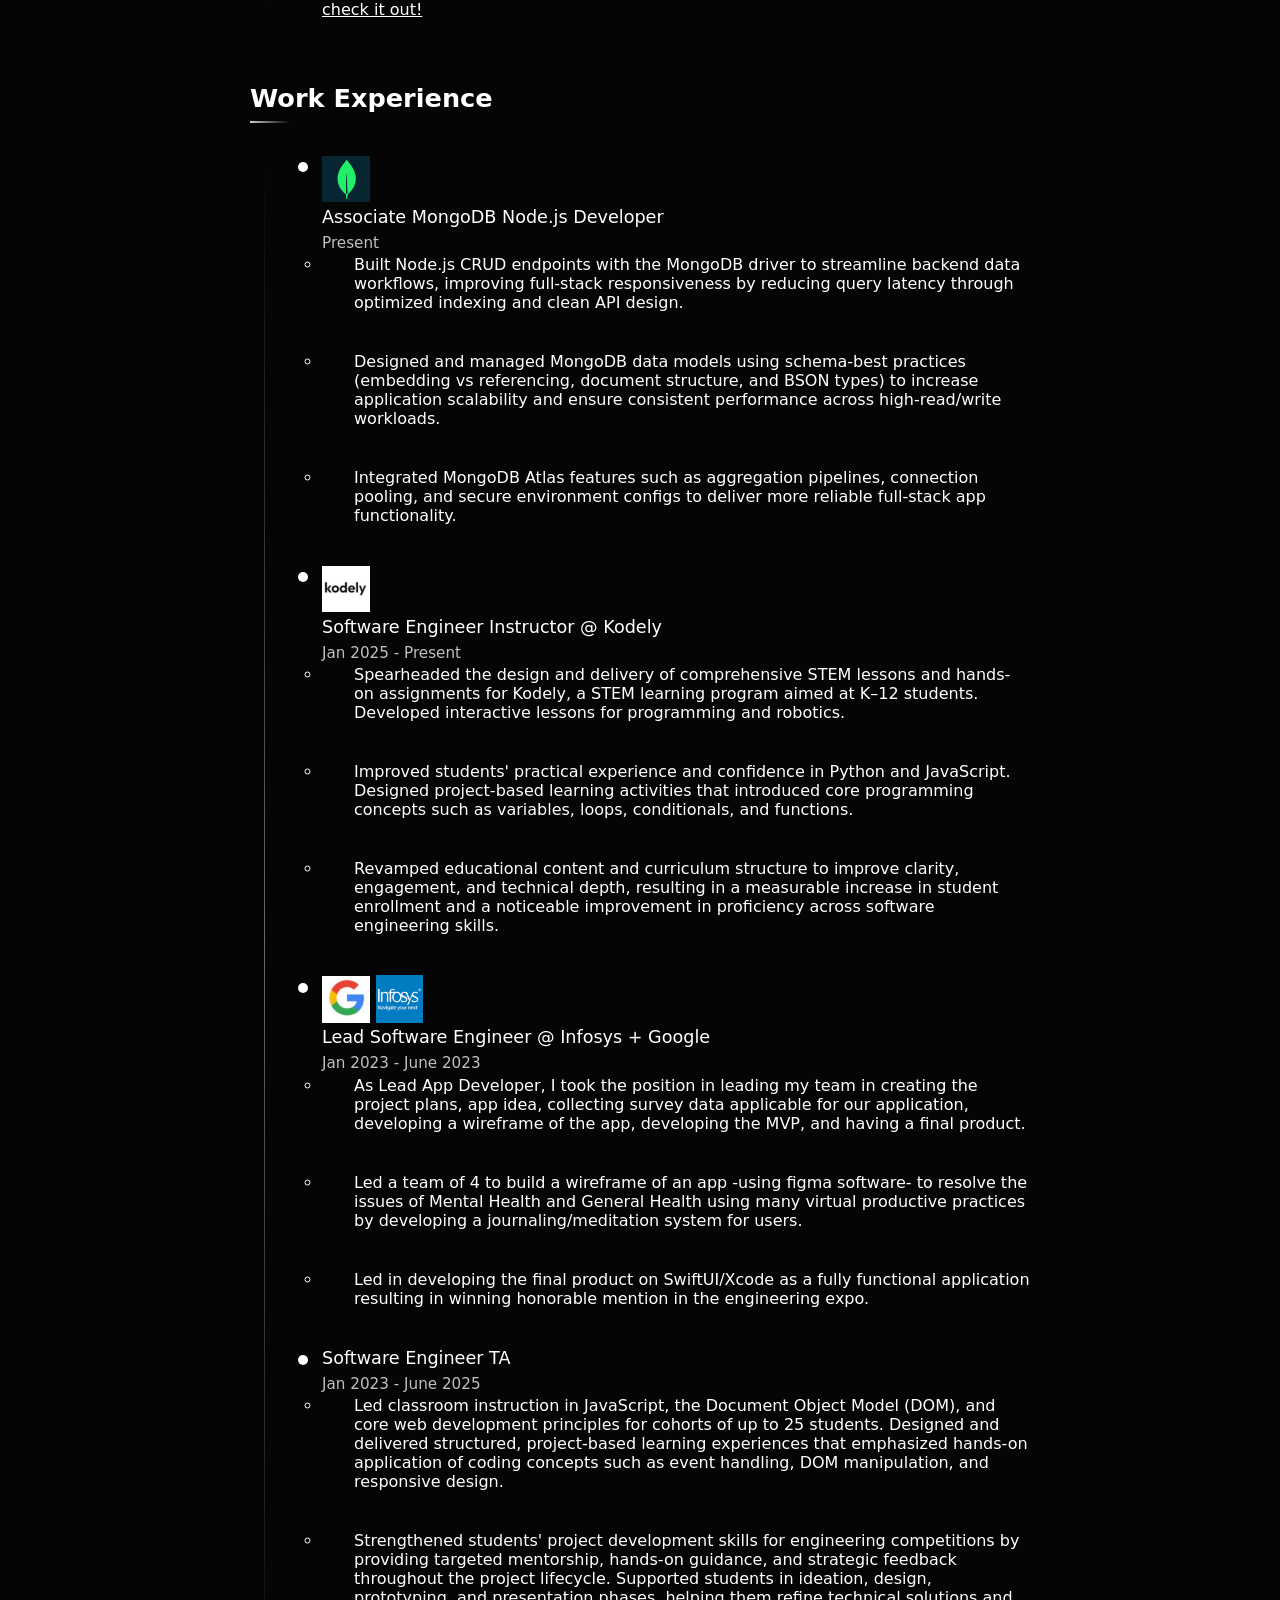
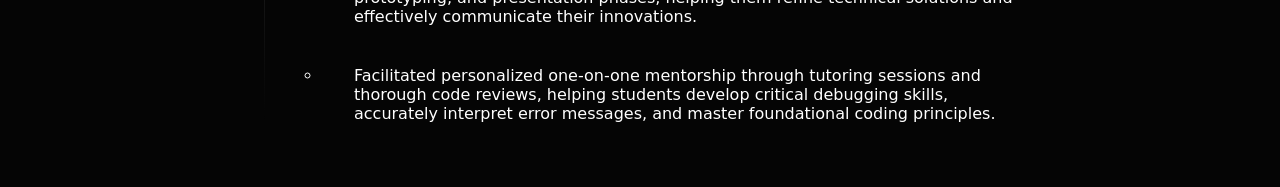
==== commit fe493fdb: "new page" ====
--- a/index.html
+++ b/index.html
@@ -15,10 +15,11 @@
             <p>Email: fuadhoquefarhan05@gmail.com </p>
         </div>
         <a href="https://www.linkedin.com/in/fuad-farhan-b25295301" target="_blank">LinkedIn</a>
+        <a href="projects.html" class="link-button"> See Projects Section In Grid View </a>
+
     </header>
 
     <main>
-
         <section class="timeline-section">
             <h2>Projects</h2>
             <ul class="timeline">
--- a/index.css
+++ b/index.css
@@ -185,6 +185,19 @@
     color: rgba(255,255,255,0.75);
 }
 
+.link-button {
+    background-color: #ffffff;
+    color:black;
+    padding: 10px;
+    margin-left: 30px;
+    border-radius: 20px;
+    font-size: 10px;
+    text-decoration: none;
+    font-weight: bold;
+    text-decoration: none;
+
+}
+
 /* =========================
    FLOATING IMAGES
 ========================= */
@@ -244,3 +257,74 @@
         font-size: 1.3rem;
     }
 }
+
+
+/* Projects Grid */
+.projects-grid {
+    display: grid;
+    grid-template-columns: repeat(auto-fit, minmax(250px, 1fr));
+    gap: 24px;
+    padding: 40px;
+    border:solid white 3px;
+    border-radius: 30px;
+}
+
+/* Project Card */
+.project-card {
+    position: relative;
+    aspect-ratio: 5 / 3; /* makes it a perfect square */
+    overflow: hidden;
+    border-radius: 16px;
+    cursor: pointer;
+    box-shadow: 0 10px 25px rgba(0,0,0,0.3);
+    border: solid white 2px;
+}
+
+.project-link {
+    text-decoration: none;
+    color: inherit;
+}
+
+
+/* Image */
+.project-card img {
+    width: 100%;
+    height: 100%;
+    object-fit: cover;
+    transition: transform 0.4s ease;
+}
+
+/* Hover Overlay */
+.project-card .overlay {
+    position: absolute;
+    inset: 0;
+    background: rgba(255, 255, 255, 0.85);
+    color: rgb(0, 0, 0);
+    display: flex;
+    flex-direction: column;
+    justify-content: center;
+    align-items: center;
+    text-align: center;
+    opacity: 0;
+    transition: opacity 0.4s ease;
+    padding: 20px;
+}
+
+/* Hover Effects */
+.project-card:hover img {
+    transform: scale(1.1);
+}
+
+.project-card:hover .overlay {
+    opacity: 1;
+}
+
+.overlay h3 {
+    font-size: 1.4rem;
+    margin-bottom: 10px;
+}
+
+.overlay p {
+    font-size: 0.95rem;
+    opacity: 0.9;
+}
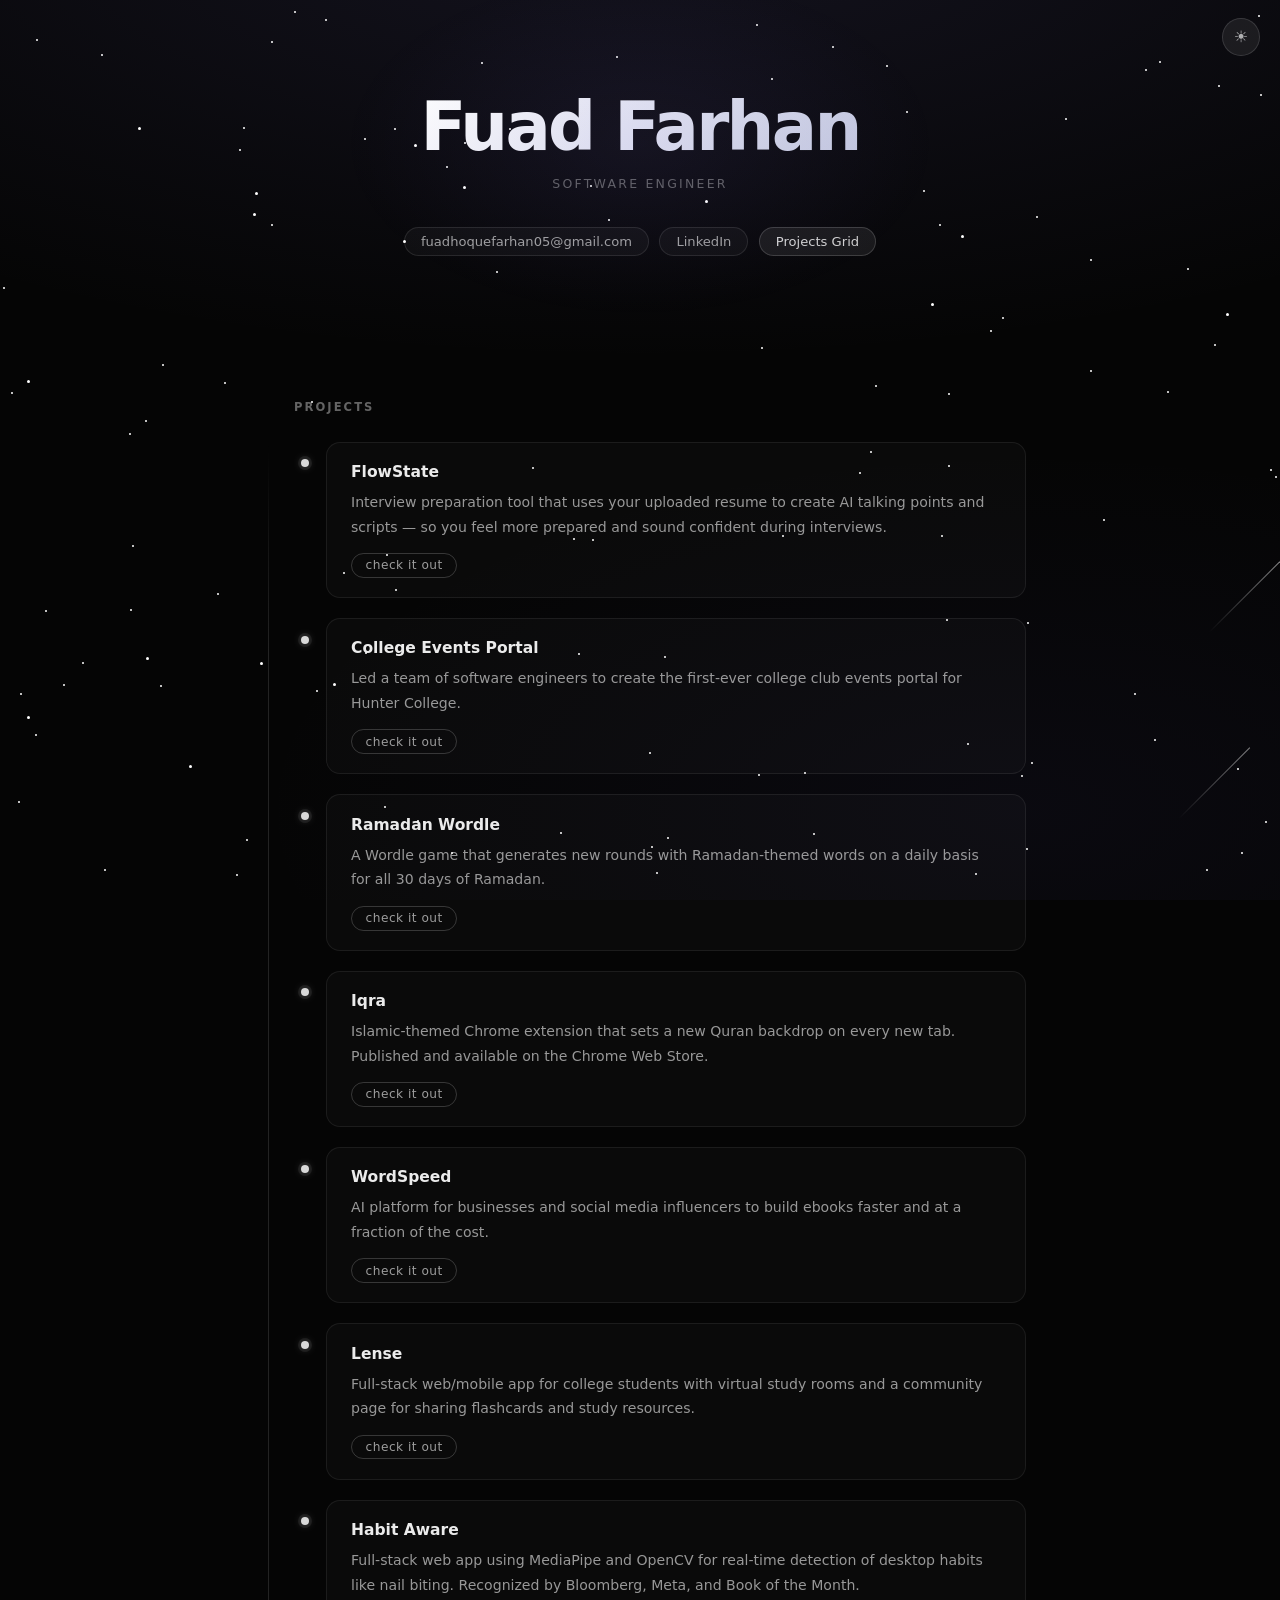
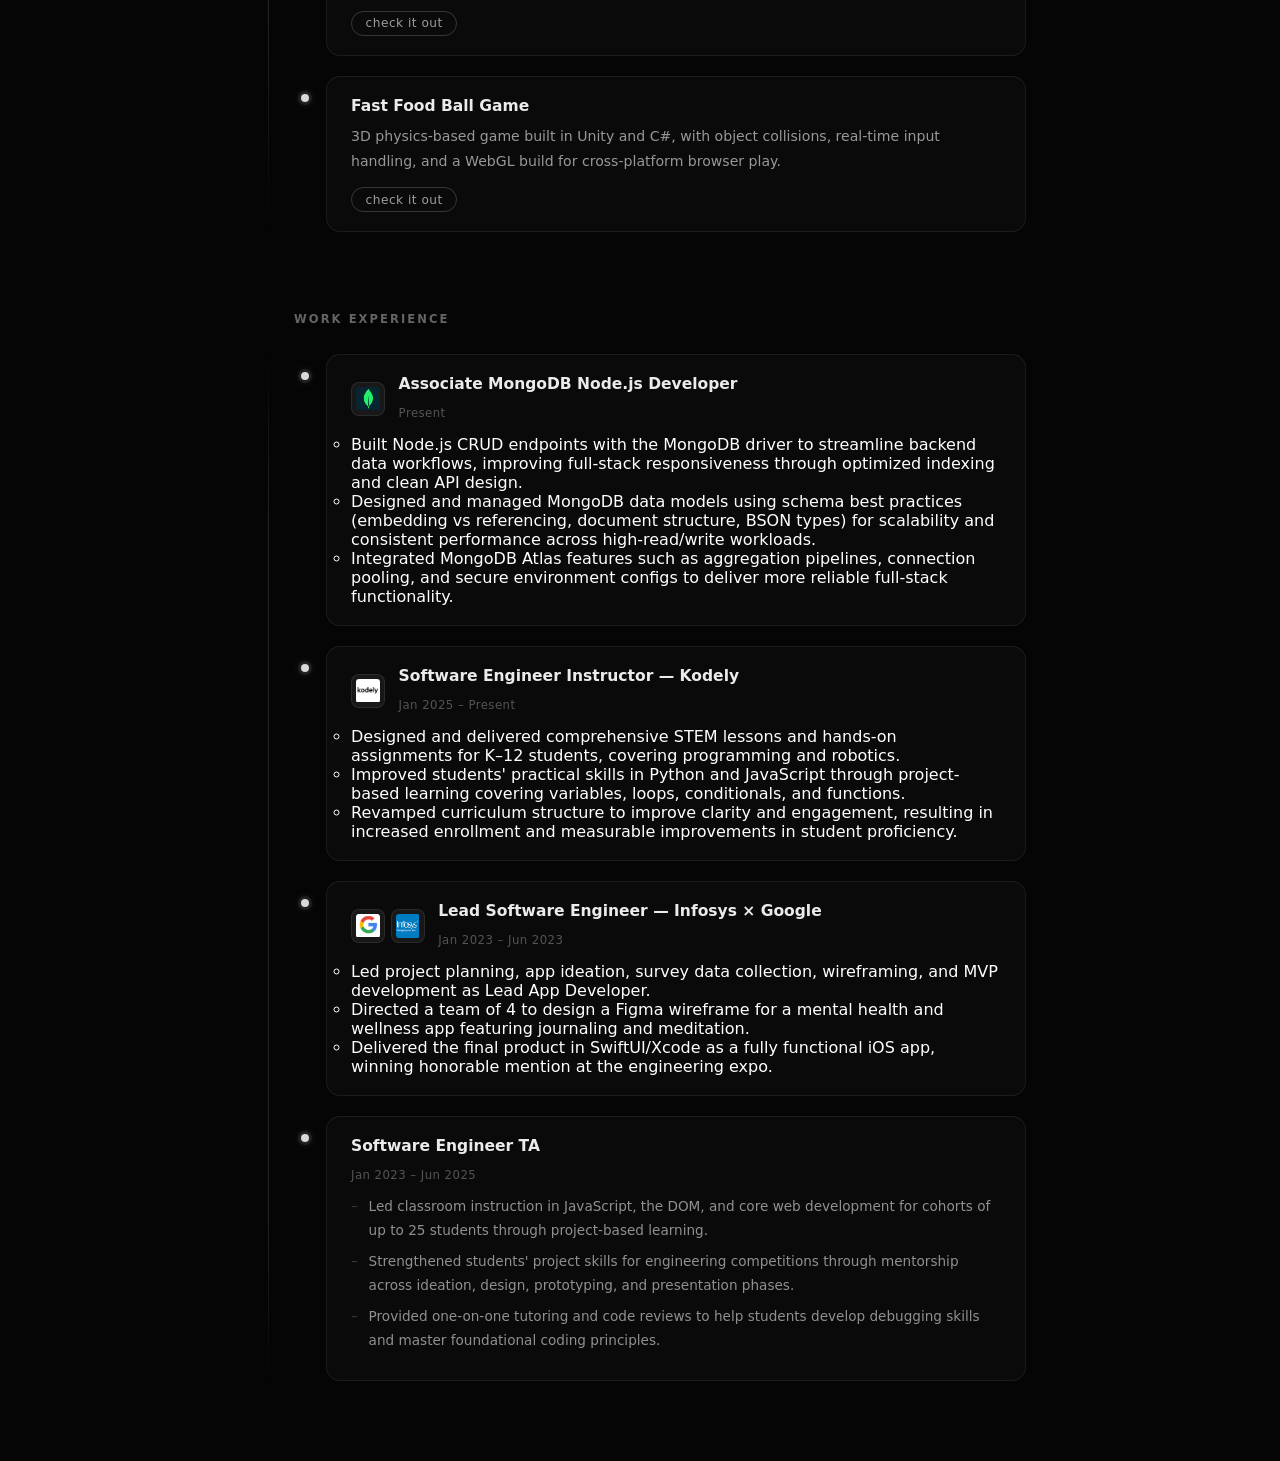
==== commit fe471155: "UI changes to portfolio" ====
--- a/index.html
+++ b/index.html
@@ -3,187 +3,209 @@
 <head>
     <meta charset="UTF-8">
     <meta name="viewport" content="width=device-width, initial-scale=1.0">
-    <title>My Portfolio</title>
+    <title>Fuad Farhan — Portfolio</title>
     <link rel="stylesheet" href="index.css">
 </head>
 <body>
     <div id="background"></div>
 
+    <button class="theme-toggle" id="themeToggle" aria-label="Switch to light theme">☀</button>
+
     <header>
         <h1>Fuad Farhan</h1>
-        <div class="contact-links">
-            <p>Email: fuadhoquefarhan05@gmail.com </p>
+        <p class="hero-subtitle">Software Engineer</p>
+        <div class="header-links">
+            <span>fuadhoquefarhan05@gmail.com</span>
+            <a href="https://www.linkedin.com/in/fuad-farhan-b25295301" target="_blank">LinkedIn</a>
+            <a href="projects.html" class="link-button">Projects Grid</a>
         </div>
-        <a href="https://www.linkedin.com/in/fuad-farhan-b25295301" target="_blank">LinkedIn</a>
-        <a href="projects.html" class="link-button"> See Projects Section In Grid View </a>
-
     </header>
 
     <main>
+
+        <!-- Projects Section -->
         <section class="timeline-section">
             <h2>Projects</h2>
             <ul class="timeline">
-                <li>
-                    <div class="timeline-dot"></div>
-                    <div class="timeline-content">
-                        <h3>FlowState</h3>
-                        <p>Interview Preparation tool that uses your uploaded resume to create AI talking points and scripts to feel more prepared and sound confident during your interviews.</p>
-                        <a href="https://github.com/fuadfarhan05/flowstate">check it out!</a>
-                    </div>
-                </li>
-                <li>
-                    <div class="timeline-dot"></div>
-                    <div class="timeline-content">
-                        <h3>College Events Portal</h3>
-                        <p>Led a team of software engineer to create the first ever college club events portal ever made for Hunter College.</p>
-                        <a href="https://github.com/fuadfarhan05/huntereventsportal">check it out!</a>
-                    </div>
-                </li>
-                <li>
-                    <div class="timeline-dot"></div>
-                    <div class="timeline-content">
-                        <h3>Ramadan Wordle</h3>
-                        <p>Developed a Wordle game that generates new rounds with Ramadan themed words on a daily basis for the 30 days of Ramadan.</p>
-                        <a href="https://my-ramadan-wordle.vercel.app/">check it out!</a>
-                    </div>
-                </li>
-                <li>
-                    <div class="timeline-dot"></div>
-                    <div class="timeline-content">
-                        <h3>Iqra</h3>
-                        <p>Created an Islamic Themed Google Chrome Extension to set a new Quran backdrop after every new chrome tab that you open. (This extension is published and can be downloaded on Google's Chrome Web Store in the link below)</p>
-                        <a href="https://chromewebstore.google.com/detail/iqra-quran-chrome-extensi/mifibcijklellhdpeameggpbefkbgghm">check it out!</a>
-                    </div>
-                </li>
-                <li>
-                    <div class="timeline-dot"></div>
-                    <div class="timeline-content">
-                        <h3>WordSpeed</h3>
-                        <p>Building AI tools for businessses and Social Media Influencers to build ebooks. My platform allows businesses make ebooks in less time and spending less money.</p>
-                        <a href="https://www.loom.com/share/a58ad398cbe04e078f683c4f975cae1d">check it out!</a>
-                    </div>
-                </li>
-                <li>
-                    <div class="timeline-dot"></div>
-                    <div class="timeline-content">
-                        <h3>Lense</h3>
-                        <p>Developed a full stack Web/Mobile application for college students to reduce the mental barriers of studying by developing a social aspect to studying which includes implementing virtual study rooms to study with friends online along with a community page allowing students to share their flashcards and study resources with other students and create their own study resources.</p>
-                        <a href="https://trylense.vercel.app/">check it out!</a>
-                    </div>
-                </li>
-                <li>
-                    <div class="timeline-dot"></div>
-                    <div class="timeline-content">
-                        <h3>Habit Aware</h3>
-                        <p>Developed a full-stack web app leveraging two machine learning libraries MediaPipe and OpenCV to raise awareness of desktop-related habits such as nail biting through real-time behavior detection. This innovative project garnered recognition from leading technology companies including Bloomberg, Meta, and Book of the Month, highlighting its technical excellence.</p>
-                        <a href="https://github.com/fuadfarhan05/HabitAware">check it out!</a>
-                    </div>
-                </li>
-                <li>
-                    <div class="timeline-dot"></div>
-                    <div class="timeline-content">
-                        <h3>Fast Food Ball Game</h3>
-                        <p>Developed  a 3D physics-based game using Unity and C#, incorporating object collisions, real-time input handling, object physics, and custom game mechanics. Optimized performance for WebGL front end and deployed the build for cross-platform browser compatibility.
-</p>
-                        <a href="https://github.com/fuadfarhan05/HabitAware">check it out!</a>
-                    </div>
-                </li>
+
+                <li class="fade-in">
+                    <div class="timeline-dot"></div>
+                    <div class="timeline-card">
+                        <div class="timeline-content">
+                            <h3>FlowState</h3>
+                            <p>Interview preparation tool that uses your uploaded resume to create AI talking points and scripts — so you feel more prepared and sound confident during interviews.</p>
+                            <a href="https://github.com/fuadfarhan05/flowstate" target="_blank" class="cta-link">check it out</a>
+                        </div>
+                    </div>
+                </li>
+
+                <li class="fade-in">
+                    <div class="timeline-dot"></div>
+                    <div class="timeline-card">
+                        <div class="timeline-content">
+                            <h3>College Events Portal</h3>
+                            <p>Led a team of software engineers to create the first-ever college club events portal for Hunter College.</p>
+                            <a href="https://github.com/fuadfarhan05/huntereventsportal" target="_blank" class="cta-link">check it out</a>
+                        </div>
+                    </div>
+                </li>
+
+                <li class="fade-in">
+                    <div class="timeline-dot"></div>
+                    <div class="timeline-card">
+                        <div class="timeline-content">
+                            <h3>Ramadan Wordle</h3>
+                            <p>A Wordle game that generates new rounds with Ramadan-themed words on a daily basis for all 30 days of Ramadan.</p>
+                            <a href="https://my-ramadan-wordle.vercel.app/" target="_blank" class="cta-link">check it out</a>
+                        </div>
+                    </div>
+                </li>
+
+                <li class="fade-in">
+                    <div class="timeline-dot"></div>
+                    <div class="timeline-card">
+                        <div class="timeline-content">
+                            <h3>Iqra</h3>
+                            <p>Islamic-themed Chrome extension that sets a new Quran backdrop on every new tab. Published and available on the Chrome Web Store.</p>
+                            <a href="https://chromewebstore.google.com/detail/iqra-quran-chrome-extensi/mifibcijklellhdpeameggpbefkbgghm" target="_blank" class="cta-link">check it out</a>
+                        </div>
+                    </div>
+                </li>
+
+                <li class="fade-in">
+                    <div class="timeline-dot"></div>
+                    <div class="timeline-card">
+                        <div class="timeline-content">
+                            <h3>WordSpeed</h3>
+                            <p>AI platform for businesses and social media influencers to build ebooks faster and at a fraction of the cost.</p>
+                            <a href="https://www.loom.com/share/a58ad398cbe04e078f683c4f975cae1d" target="_blank" class="cta-link">check it out</a>
+                        </div>
+                    </div>
+                </li>
+
+                <li class="fade-in">
+                    <div class="timeline-dot"></div>
+                    <div class="timeline-card">
+                        <div class="timeline-content">
+                            <h3>Lense</h3>
+                            <p>Full-stack web/mobile app for college students with virtual study rooms and a community page for sharing flashcards and study resources.</p>
+                            <a href="https://trylense.vercel.app/" target="_blank" class="cta-link">check it out</a>
+                        </div>
+                    </div>
+                </li>
+
+                <li class="fade-in">
+                    <div class="timeline-dot"></div>
+                    <div class="timeline-card">
+                        <div class="timeline-content">
+                            <h3>Habit Aware</h3>
+                            <p>Full-stack web app using MediaPipe and OpenCV for real-time detection of desktop habits like nail biting. Recognized by Bloomberg, Meta, and Book of the Month.</p>
+                            <a href="https://github.com/fuadfarhan05/HabitAware" target="_blank" class="cta-link">check it out</a>
+                        </div>
+                    </div>
+                </li>
+
+                <li class="fade-in">
+                    <div class="timeline-dot"></div>
+                    <div class="timeline-card">
+                        <div class="timeline-content">
+                            <h3>Fast Food Ball Game</h3>
+                            <p>3D physics-based game built in Unity and C#, with object collisions, real-time input handling, and a WebGL build for cross-platform browser play.</p>
+                            <a href="https://github.com/fuadfarhan05/HabitAware" target="_blank" class="cta-link">check it out</a>
+                        </div>
+                    </div>
+                </li>
+
             </ul>
         </section>
 
-        
         <!-- Work Experience Section -->
         <section class="timeline-section">
             <h2>Work Experience</h2>
             <ul class="timeline">
-                <li>
-                    <div class="timeline-dot"></div>
-                    <img src="mongodb.png" alt="MongoDB" class="timeline-logo" />
-                    <div class="timeline-content">
-                        <h3>Associate MongoDB Node.js Developer</h3>
-                        <p>Present</p>
+
+                <li class="fade-in">
+                    <div class="timeline-dot"></div>
+                    <div class="timeline-card">
+                        <div class="card-header">
+                            <div class="card-logos">
+                                <img src="mongodb.png" alt="MongoDB" class="timeline-logo" />
+                            </div>
+                            <div class="timeline-content">
+                                <h3>Associate MongoDB Node.js Developer</h3>
+                                <p class="date">Present</p>
+                            </div>
+                        </div>
                         <ul>
-                            <li>
-                                Built Node.js CRUD endpoints with the MongoDB driver to streamline backend data workflows, improving full-stack responsiveness by reducing query latency through optimized indexing and clean API design.                            </li>
-                            <li>
-                                Designed and managed MongoDB data models using schema-best practices (embedding vs referencing, document structure, and BSON types) to increase application scalability and ensure consistent performance across high-read/write workloads.
-
-                            </li>
-                            <li>
-                                Integrated MongoDB Atlas features such as aggregation pipelines, connection pooling, and secure environment configs to deliver more reliable full-stack app functionality.
-
-                            </li>
+                            <li>Built Node.js CRUD endpoints with the MongoDB driver to streamline backend data workflows, improving full-stack responsiveness through optimized indexing and clean API design.</li>
+                            <li>Designed and managed MongoDB data models using schema best practices (embedding vs referencing, document structure, BSON types) for scalability and consistent performance across high-read/write workloads.</li>
+                            <li>Integrated MongoDB Atlas features such as aggregation pipelines, connection pooling, and secure environment configs to deliver more reliable full-stack functionality.</li>
                         </ul>
                     </div>
                 </li>
-                <li>
-                    <div class="timeline-dot"></div>
-                    <img src="kodely.png" alt="Kodely" class="timeline-logo" />
-                    <div class="timeline-content">
-                        <h3>Software Engineer Instructor @ Kodely</h3>
-                        <p>Jan 2025 - Present</p>
+
+                <li class="fade-in">
+                    <div class="timeline-dot"></div>
+                    <div class="timeline-card">
+                        <div class="card-header">
+                            <div class="card-logos">
+                                <img src="kodely.png" alt="Kodely" class="timeline-logo" />
+                            </div>
+                            <div class="timeline-content">
+                                <h3>Software Engineer Instructor — Kodely</h3>
+                                <p class="date">Jan 2025 – Present</p>
+                            </div>
+                        </div>
                         <ul>
-                            <li>
-                                Spearheaded the design and delivery of comprehensive STEM lessons and hands-on assignments for Kodely, a STEM learning program aimed at K–12 students. Developed interactive lessons for programming and robotics.
-                            </li>
-                            <li>
-                                Improved students' practical experience and confidence in Python and JavaScript. Designed project-based learning activities that introduced core programming concepts such as variables, loops, conditionals, and functions.
-
-                            </li>
-                            <li>
-                                Revamped educational content and curriculum structure to improve clarity, engagement, and technical depth, resulting in a measurable increase in student enrollment and a noticeable improvement in proficiency across software engineering skills. 
-
-                            </li>
+                            <li>Designed and delivered comprehensive STEM lessons and hands-on assignments for K–12 students, covering programming and robotics.</li>
+                            <li>Improved students' practical skills in Python and JavaScript through project-based learning covering variables, loops, conditionals, and functions.</li>
+                            <li>Revamped curriculum structure to improve clarity and engagement, resulting in increased enrollment and measurable improvements in student proficiency.</li>
                         </ul>
                     </div>
                 </li>
-                <!-- Add more work experiences here -->
-                <li>
-                    <div class="timeline-dot"></div>
-                    <img src="google.png" alt="Google" class="timeline-logo" />
-                    <img src="infosys.png" alt="Infosys" class="timeline-logo" />
-                    <div class="timeline-content">
-                        <h3>Lead Software Engineer @ Infosys + Google</h3>
-                        <p>Jan 2023 - June 2023</p>
+
+                <li class="fade-in">
+                    <div class="timeline-dot"></div>
+                    <div class="timeline-card">
+                        <div class="card-header">
+                            <div class="card-logos">
+                                <img src="google.png" alt="Google" class="timeline-logo" />
+                                <img src="infosys.png" alt="Infosys" class="timeline-logo" />
+                            </div>
+                            <div class="timeline-content">
+                                <h3>Lead Software Engineer — Infosys × Google</h3>
+                                <p class="date">Jan 2023 – Jun 2023</p>
+                            </div>
+                        </div>
                         <ul>
-                            <li>
-                            As Lead App Developer, I took the position in leading my team in creating the project plans, app idea, collecting survey data applicable for our application, developing a wireframe of the app, developing the MVP, and having a final product.                            </li>
-                            <li>
-                            Led a team of 4 to build a wireframe of an app -using figma software- to resolve the issues of Mental Health and General Health using many virtual productive practices by developing a journaling/meditation system for users.
-                            </li>
-                            <li>
-                            Led in developing the final product on SwiftUI/Xcode as a fully functional application resulting in winning honorable mention in the engineering expo. 
-                            </li>
+                            <li>Led project planning, app ideation, survey data collection, wireframing, and MVP development as Lead App Developer.</li>
+                            <li>Directed a team of 4 to design a Figma wireframe for a mental health and wellness app featuring journaling and meditation.</li>
+                            <li>Delivered the final product in SwiftUI/Xcode as a fully functional iOS app, winning honorable mention at the engineering expo.</li>
                         </ul>
                     </div>
                 </li>
 
-                <li>
-                    <div class="timeline-dot"></div>
-                    <div class="timeline-content">
-                        <h3>Software Engineer TA</h3>
-                        <p>Jan 2023 - June 2025</p>
-                        <ul>
-                            <li>
-                                Led classroom instruction in JavaScript, the Document Object Model (DOM), and core web development principles for cohorts of up to 25 students. Designed and delivered structured, project-based learning experiences that emphasized hands-on application of coding concepts such as event handling, DOM manipulation, and responsive design.
-                            <li>
-                                Strengthened students' project development skills for engineering competitions by providing targeted mentorship, hands-on guidance, and strategic feedback throughout the project lifecycle. Supported students in ideation, design, prototyping, and presentation phases, helping them refine technical solutions and effectively communicate their innovations.
-                            </li>
-                            <li>
-                                Facilitated personalized one-on-one mentorship through tutoring sessions and thorough code reviews, helping students develop critical debugging skills, accurately interpret error messages, and master foundational coding principles.
-                            </li>
-                        </ul>
-                    </div>
-                </li>
+                <li class="fade-in">
+                    <div class="timeline-dot"></div>
+                    <div class="timeline-card">
+                        <div class="timeline-content">
+                            <h3>Software Engineer TA</h3>
+                            <p class="date">Jan 2023 – Jun 2025</p>
+                            <ul>
+                                <li>Led classroom instruction in JavaScript, the DOM, and core web development for cohorts of up to 25 students through project-based learning.</li>
+                                <li>Strengthened students' project skills for engineering competitions through mentorship across ideation, design, prototyping, and presentation phases.</li>
+                                <li>Provided one-on-one tutoring and code reviews to help students develop debugging skills and master foundational coding principles.</li>
+                            </ul>
+                        </div>
+                    </div>
+                </li>
+
             </ul>
         </section>
 
-        
     </main>
 
-    <!-- Floating PNG Images -->
-    <div id="floating-images">
-    </div>
+    <div id="floating-images"></div>
 
     <script src="script.js"></script>
 </body>
--- a/index.css
+++ b/index.css
@@ -13,6 +13,7 @@
     color: #ffffff;
     overflow-x: hidden;
     min-height: 100vh;
+    transition: background 0.35s ease, color 0.35s ease;
 }
 
 /* =========================
@@ -23,19 +24,35 @@
     inset: 0;
     z-index: -2;
     background:
-        radial-gradient(circle at top, rgba(255,255,255,0.05), transparent 60%),
-        radial-gradient(circle at bottom, rgba(255,255,255,0.03), transparent 70%),
+        radial-gradient(ellipse 90% 50% at 50% -10%, rgba(130, 120, 220, 0.12), transparent),
+        radial-gradient(ellipse 60% 40% at 80% 90%, rgba(80, 70, 160, 0.07), transparent),
         #050505;
     overflow: hidden;
 }
 
+/* Static stars */
+.star {
+    position: absolute;
+    width: 2px;
+    height: 2px;
+    background: white;
+    border-radius: 50%;
+    animation: twinkle var(--duration, 4s) ease-in-out infinite;
+    animation-delay: var(--delay, 0s);
+}
+
+@keyframes twinkle {
+    0%, 100% { opacity: 0.08; transform: scale(1); }
+    50% { opacity: 0.6; transform: scale(1.4); }
+}
+
 /* Shooting stars */
 .shooting-star {
     position: absolute;
     width: 1px;
-    height: 120px;
+    height: 100px;
     background: linear-gradient(white, rgba(255,255,255,0));
-    opacity: 0.6;
+    opacity: 0.5;
     transform: rotate(45deg);
     animation: shoot 3.5s linear infinite;
 }
@@ -43,7 +60,7 @@
 @keyframes shoot {
     from {
         transform: translate(0, 0) rotate(45deg);
-        opacity: 1;
+        opacity: 0.8;
     }
     to {
         transform: translate(-120vw, 120vh) rotate(45deg);
@@ -52,37 +69,108 @@
 }
 
 /* =========================
-   HEADER / HERO
+   HERO / HEADER
 ========================= */
 header {
     text-align: center;
-    padding: 4rem 1rem 3rem;
+    padding: 5.5rem 1rem 4rem;
+    position: relative;
+}
+
+/* Ambient glow behind name */
+header::before {
+    content: '';
+    position: absolute;
+    top: 45%;
+    left: 50%;
+    transform: translate(-50%, -50%);
+    width: 600px;
+    height: 350px;
+    background: radial-gradient(ellipse, rgba(148, 130, 255, 0.07), transparent 70%);
+    pointer-events: none;
 }
 
 header h1 {
-    font-size: clamp(2.2rem, 5vw, 3.5rem);
+    font-size: clamp(2.6rem, 6vw, 4.2rem);
     font-weight: 700;
-    letter-spacing: -0.03em;
-    margin-bottom: 0.75rem;
-}
-
-header p {
-    color: rgba(255,255,255,0.7);
-    max-width: 600px;
-    margin: 0 auto 1.5rem;
-}
-
-header .contact-links a {
+    letter-spacing: -0.04em;
+    margin-bottom: 0.6rem;
+    background: linear-gradient(135deg, #ffffff 30%, rgba(190, 200, 255, 0.75) 100%);
+    -webkit-background-clip: text;
+    -webkit-text-fill-color: transparent;
+    background-clip: text;
+}
+
+.hero-subtitle {
+    font-size: 0.78rem;
+    letter-spacing: 0.18em;
+    text-transform: uppercase;
+    color: rgba(255,255,255,0.35);
+    margin-bottom: 2.25rem;
+}
+
+/* Header links row */
+.header-links {
+    display: flex;
+    align-items: center;
+    justify-content: center;
+    gap: 0.65rem;
+    flex-wrap: wrap;
+}
+
+.header-links a,
+.header-links span {
+    font-size: 0.82rem;
+    color: rgba(255,255,255,0.6);
+    border: 1px solid rgba(255,255,255,0.1);
+    padding: 0.38rem 1rem;
+    border-radius: 24px;
+    text-decoration: none;
+    transition: color 0.2s ease, border-color 0.2s ease, background 0.2s ease;
+    background: rgba(255,255,255,0.03);
+    white-space: nowrap;
+}
+
+.header-links a:hover {
     color: #ffffff;
-    margin: 0 0.6rem;
+    border-color: rgba(255,255,255,0.28);
+    background: rgba(255,255,255,0.07);
     text-decoration: none;
-    font-size: 0.95rem;
-    opacity: 0.75;
-    transition: opacity 0.2s ease;
-}
-
-header .contact-links a:hover {
     opacity: 1;
+}
+
+.link-button {
+    background: rgba(255,255,255,0.07) !important;
+    color: rgba(255,255,255,0.8) !important;
+    border: 1px solid rgba(255,255,255,0.16) !important;
+    padding: 0.38rem 1rem !important;
+    border-radius: 24px !important;
+    font-size: 0.82rem !important;
+    text-decoration: none !important;
+    font-weight: 500 !important;
+    transition: background 0.2s ease, border-color 0.2s ease, color 0.2s ease !important;
+    margin-left: 0 !important;
+}
+
+.link-button:hover {
+    background: rgba(255,255,255,0.14) !important;
+    border-color: rgba(255,255,255,0.32) !important;
+    color: #ffffff !important;
+    text-decoration: none !important;
+}
+
+/* =========================
+   SCROLL FADE-IN
+========================= */
+.fade-in {
+    opacity: 0;
+    transform: translateY(18px);
+    transition: opacity 0.5s ease, transform 0.5s ease;
+}
+
+.fade-in.visible {
+    opacity: 1;
+    transform: translateY(0);
 }
 
 /* =========================
@@ -90,25 +178,18 @@
 ========================= */
 .timeline-section {
     max-width: 820px;
-    margin: 4rem auto;
-    padding: 0 1.25rem;
+    margin: 5rem auto;
+    padding: 0 1.5rem;
 }
 
 .timeline-section h2 {
-    font-size: 1.6rem;
+    font-size: 0.72rem;
     font-weight: 600;
-    margin-bottom: 2rem;
-    position: relative;
-}
-
-.timeline-section h2::after {
-    content: "";
-    display: block;
-    width: 40px;
-    height: 2px;
-    margin-top: 0.5rem;
-    background: linear-gradient(to right, #ffffff, transparent);
-    opacity: 0.8;
+    letter-spacing: 0.18em;
+    text-transform: uppercase;
+    color: rgba(255,255,255,0.38);
+    margin-bottom: 1.75rem;
+    padding-left: 2.5rem;
 }
 
 /* =========================
@@ -130,72 +211,160 @@
     background: linear-gradient(
         to bottom,
         transparent,
-        rgba(255,255,255,0.4),
+        rgba(255,255,255,0.12) 15%,
+        rgba(255,255,255,0.12) 85%,
         transparent
     );
 }
 
-.timeline li {
+.timeline > li {
     position: relative;
-    margin-bottom: 2.5rem;
+    margin-bottom: 1.25rem;
     padding-left: 2rem;
 }
 
 .timeline-dot {
     position: absolute;
-    left: 8px;
-    top: 0.45rem;
-    width: 10px;
-    height: 10px;
+    left: 7px;
+    top: 1.1rem;
+    width: 8px;
+    height: 8px;
+    background: rgba(255,255,255,0.85);
+    border-radius: 50%;
+    box-shadow: 0 0 0 3px rgba(255,255,255,0.07), 0 0 10px rgba(255,255,255,0.25);
+    transition: box-shadow 0.25s ease;
+    z-index: 1;
+}
+
+.timeline > li:hover .timeline-dot {
+    box-shadow: 0 0 0 4px rgba(255,255,255,0.12), 0 0 16px rgba(200, 190, 255, 0.5);
+}
+
+/* =========================
+   TIMELINE CARD
+========================= */
+.timeline-card {
+    background: rgba(255,255,255,0.022);
+    border: 1px solid rgba(255,255,255,0.07);
+    border-radius: 14px;
+    padding: 1.2rem 1.5rem;
+    transition: background 0.25s ease, border-color 0.25s ease, transform 0.25s ease;
+}
+
+.timeline > li:hover .timeline-card {
+    background: rgba(255,255,255,0.042);
+    border-color: rgba(255,255,255,0.12);
+    transform: translateX(3px);
+}
+
+/* Card header: logo + title area */
+.card-header {
+    display: flex;
+    align-items: center;
+    gap: 0.85rem;
+    margin-bottom: 0.75rem;
+}
+
+.card-logos {
+    display: flex;
+    gap: 0.35rem;
+    flex-shrink: 0;
+}
+
+.timeline-logo {
+    width: 34px;
+    height: 34px;
+    object-fit: contain;
+    border-radius: 8px;
+    background: rgba(255,255,255,0.06);
+    padding: 4px;
+    border: 1px solid rgba(255,255,255,0.08);
+}
+
+/* =========================
+   TIMELINE CONTENT
+========================= */
+.timeline-content h3 {
+    font-size: 0.97rem;
+    font-weight: 600;
+    margin-bottom: 0.2rem;
+    color: rgba(255,255,255,0.92);
+    line-height: 1.3;
+}
+
+.timeline-content .date {
+    font-size: 0.73rem;
+    color: rgba(255,255,255,0.3);
+    letter-spacing: 0.04em;
+    margin-bottom: 0;
+    font-variant-numeric: tabular-nums;
+}
+
+.timeline-content > p,
+.timeline-content > .description {
+    font-size: 0.88rem;
+    line-height: 1.75;
+    color: rgba(255,255,255,0.58);
+    margin-top: 0.5rem;
+}
+
+/* Nested job bullet lists */
+.timeline-content > ul {
+    padding-left: 0;
+    list-style: none;
+    margin-top: 0.65rem;
+}
+
+.timeline-content > ul > li {
+    font-size: 0.85rem;
+    line-height: 1.7;
+    color: rgba(255,255,255,0.55);
+    padding-left: 1.1rem;
+    position: relative;
+    margin-bottom: 0.55rem;
+}
+
+.timeline-content > ul > li::before {
+    content: '–';
+    position: absolute;
+    left: 0;
+    color: rgba(255,255,255,0.2);
+}
+
+/* "check it out" pill link */
+.timeline-card > .timeline-content > a,
+.timeline-content > a.cta-link {
+    display: inline-block;
+    margin-top: 0.85rem;
+    font-size: 0.76rem;
+    letter-spacing: 0.04em;
+    border: 1px solid rgba(255,255,255,0.18);
+    padding: 0.28rem 0.85rem;
+    border-radius: 20px;
+    text-decoration: none;
+    color: rgba(255,255,255,0.6);
+    transition: background 0.2s ease, color 0.2s ease, border-color 0.2s ease;
+}
+
+.timeline-card > .timeline-content > a:hover,
+.timeline-content > a.cta-link:hover {
     background: #ffffff;
-    border-radius: 50%;
-}
-
-/* =========================
-   TIMELINE ITEM WITH LOGO
-========================= */
-.timeline-item {
-    display: flex;
-    align-items: flex-start;
-    gap: 1rem;
-}
-
-.timeline-logo {
-    width: 48px;
-    height: 48px;
-    object-fit: contain;
-    flex-shrink: 0;
-}
-
-.timeline-content h3 {
-    font-size: 1.1rem;
-    font-weight: 500;
-    margin-bottom: 0.25rem;
-}
-
-.timeline-content .company {
-    font-size: 0.9rem;
-    color: rgba(255,255,255,0.6);
-    margin-bottom: 0.5rem;
-}
-
-.timeline-content p {
-    font-size: 0.95rem;
-    line-height: 1.6;
-    color: rgba(255,255,255,0.75);
-}
-
-.link-button {
-    background-color: #ffffff;
-    color:black;
-    padding: 10px;
-    margin-left: 30px;
-    border-radius: 20px;
-    font-size: 10px;
+    color: #000000;
+    border-color: #ffffff;
+    opacity: 1;
     text-decoration: none;
-    font-weight: bold;
-    text-decoration: none;
-
+}
+
+/* =========================
+   LINKS (global)
+========================= */
+a {
+    color: #ffffff;
+}
+
+a:hover {
+    opacity: 1;
+    text-decoration: underline;
 }
 
 /* =========================
@@ -208,39 +377,21 @@
     transition: transform 1.5s ease;
 }
 
-
-/* =========================
-   LINKS
-========================= */
-a {
-
-    color: #ffffff;
-}
-
-a:hover {
-    opacity: 1;
-    text-decoration: underline;
-}
-
 /* =========================
    MOBILE
 ========================= */
 @media (max-width: 768px) {
     header {
-        padding: 3rem 1rem 2rem;
+        padding: 4rem 1rem 2.5rem;
     }
 
     .timeline-section {
         margin: 3rem 1rem;
     }
 
-    .timeline-item {
-        gap: 0.75rem;
-    }
-
     .timeline-logo {
-        width: 36px;
-        height: 36px;
+        width: 28px;
+        height: 28px;
     }
 
     #floating-images img {
@@ -250,34 +401,72 @@
 
 @media (max-width: 480px) {
     header h1 {
-        font-size: 1.8rem;
+        font-size: 2rem;
     }
 
     .timeline-section h2 {
-        font-size: 1.3rem;
-    }
-}
-
-
-/* Projects Grid */
+        font-size: 0.68rem;
+    }
+
+    .timeline-card {
+        padding: 1rem 1.1rem;
+    }
+}
+
+/* =========================
+   PROJECTS PAGE WRAPPER
+========================= */
+.projects-page-header {
+    text-align: center;
+    padding: 4rem 1rem 2.5rem;
+    position: relative;
+}
+
+.projects-page-header::before {
+    content: '';
+    position: absolute;
+    top: 50%;
+    left: 50%;
+    transform: translate(-50%, -50%);
+    width: 500px;
+    height: 250px;
+    background: radial-gradient(ellipse, rgba(130, 120, 255, 0.06), transparent 70%);
+    pointer-events: none;
+}
+
+/* =========================
+   PROJECTS GRID
+========================= */
+.projects-grid-wrapper {
+    max-width: 1100px;
+    margin: 0 auto;
+    padding: 0 1.5rem 5rem;
+}
+
 .projects-grid {
     display: grid;
-    grid-template-columns: repeat(auto-fit, minmax(250px, 1fr));
-    gap: 24px;
-    padding: 40px;
-    border:solid white 3px;
-    border-radius: 30px;
-}
-
-/* Project Card */
+    grid-template-columns: repeat(auto-fit, minmax(260px, 1fr));
+    gap: 18px;
+    padding: 0;
+    border: none;
+    border-radius: 0;
+}
+
 .project-card {
     position: relative;
-    aspect-ratio: 5 / 3; /* makes it a perfect square */
+    aspect-ratio: 5 / 3;
     overflow: hidden;
-    border-radius: 16px;
+    border-radius: 14px;
     cursor: pointer;
-    box-shadow: 0 10px 25px rgba(0,0,0,0.3);
-    border: solid white 2px;
+    border: 1px solid rgba(255,255,255,0.07);
+    transition: border-color 0.3s ease, transform 0.3s ease, box-shadow 0.3s ease;
+    box-shadow: 0 4px 24px rgba(0,0,0,0.5);
+}
+
+.project-card:hover {
+    border-color: rgba(255,255,255,0.18);
+    transform: translateY(-4px);
+    box-shadow: 0 16px 40px rgba(0,0,0,0.55);
 }
 
 .project-link {
@@ -285,46 +474,257 @@
     color: inherit;
 }
 
-
-/* Image */
 .project-card img {
     width: 100%;
     height: 100%;
     object-fit: cover;
-    transition: transform 0.4s ease;
-}
-
-/* Hover Overlay */
+    transition: transform 0.5s ease, filter 0.4s ease;
+    filter: brightness(0.8);
+}
+
+.project-card:hover img {
+    transform: scale(1.06);
+    filter: brightness(0.65);
+}
+
+/* Always-visible gradient overlay — title at bottom, desc on hover */
 .project-card .overlay {
     position: absolute;
     inset: 0;
-    background: rgba(255, 255, 255, 0.85);
-    color: rgb(0, 0, 0);
+    background: linear-gradient(
+        to top,
+        rgba(0,0,0,0.82) 0%,
+        rgba(0,0,0,0.3) 55%,
+        transparent 100%
+    );
+    color: #ffffff;
     display: flex;
     flex-direction: column;
+    justify-content: flex-end;
+    align-items: flex-start;
+    text-align: left;
+    padding: 1.2rem 1.25rem;
+    transition: background 0.35s ease;
+}
+
+.project-card:hover .overlay {
+    background: linear-gradient(
+        to top,
+        rgba(0,0,0,0.9) 0%,
+        rgba(0,0,0,0.55) 60%,
+        rgba(0,0,0,0.15) 100%
+    );
+}
+
+.overlay h3 {
+    font-size: 0.97rem;
+    font-weight: 600;
+    margin-bottom: 0;
+    color: #ffffff;
+    line-height: 1.3;
+}
+
+.overlay p {
+    font-size: 0.8rem;
+    color: rgba(255,255,255,0.65);
+    line-height: 1.5;
+    max-height: 0;
+    overflow: hidden;
+    opacity: 0;
+    transition: max-height 0.35s ease, opacity 0.35s ease, margin-top 0.3s ease;
+    margin-top: 0;
+}
+
+.project-card:hover .overlay p {
+    max-height: 80px;
+    opacity: 1;
+    margin-top: 0.35rem;
+}
+
+/* =========================
+   THEME TOGGLE BUTTON
+========================= */
+.theme-toggle {
+    position: fixed;
+    top: 1.1rem;
+    right: 1.25rem;
+    z-index: 200;
+    width: 38px;
+    height: 38px;
+    border-radius: 50%;
+    background: rgba(255,255,255,0.07);
+    border: 1px solid rgba(255,255,255,0.13);
+    color: rgba(255,255,255,0.65);
+    cursor: pointer;
+    font-size: 1rem;
+    display: flex;
+    align-items: center;
     justify-content: center;
-    align-items: center;
-    text-align: center;
-    opacity: 0;
-    transition: opacity 0.4s ease;
-    padding: 20px;
-}
-
-/* Hover Effects */
-.project-card:hover img {
-    transform: scale(1.1);
-}
-
-.project-card:hover .overlay {
-    opacity: 1;
-}
-
-.overlay h3 {
-    font-size: 1.4rem;
-    margin-bottom: 10px;
-}
-
-.overlay p {
-    font-size: 0.95rem;
-    opacity: 0.9;
-}
+    transition: background 0.2s ease, border-color 0.2s ease, color 0.2s ease, transform 0.15s ease;
+    line-height: 1;
+    outline: none;
+}
+
+.theme-toggle:hover {
+    background: rgba(255,255,255,0.14);
+    border-color: rgba(255,255,255,0.28);
+    color: #ffffff;
+    transform: scale(1.08);
+}
+
+/* =========================
+   LIGHT THEME
+========================= */
+[data-theme="light"] body {
+    background: #f4f3ef;
+    color: #1a1a1a;
+}
+
+[data-theme="light"] #background {
+    background:
+        radial-gradient(ellipse 90% 50% at 50% -10%, rgba(160, 150, 230, 0.07), transparent),
+        #f4f3ef;
+    transition: background 0.35s ease;
+}
+
+[data-theme="light"] .star,
+[data-theme="light"] .shooting-star {
+    display: none !important;
+}
+
+[data-theme="light"] header::before {
+    background: radial-gradient(ellipse, rgba(130, 120, 220, 0.06), transparent 70%);
+}
+
+[data-theme="light"] header h1 {
+    background: linear-gradient(135deg, #111111 30%, #4a4870 100%);
+    -webkit-background-clip: text;
+    -webkit-text-fill-color: transparent;
+    background-clip: text;
+}
+
+[data-theme="light"] .hero-subtitle {
+    color: rgba(0,0,0,0.38);
+}
+
+[data-theme="light"] .header-links a,
+[data-theme="light"] .header-links span {
+    color: rgba(0,0,0,0.58);
+    border-color: rgba(0,0,0,0.1);
+    background: rgba(0,0,0,0.03);
+}
+
+[data-theme="light"] .header-links a:hover {
+    color: #111111;
+    border-color: rgba(0,0,0,0.24);
+    background: rgba(0,0,0,0.07);
+}
+
+[data-theme="light"] .link-button {
+    background: rgba(0,0,0,0.05) !important;
+    color: rgba(0,0,0,0.65) !important;
+    border-color: rgba(0,0,0,0.12) !important;
+}
+
+[data-theme="light"] .link-button:hover {
+    background: rgba(0,0,0,0.11) !important;
+    border-color: rgba(0,0,0,0.26) !important;
+    color: #111111 !important;
+}
+
+[data-theme="light"] .timeline-section h2 {
+    color: rgba(0,0,0,0.38);
+}
+
+[data-theme="light"] .timeline::before {
+    background: linear-gradient(
+        to bottom,
+        transparent,
+        rgba(0,0,0,0.1) 15%,
+        rgba(0,0,0,0.1) 85%,
+        transparent
+    );
+}
+
+[data-theme="light"] .timeline-dot {
+    background: rgba(0,0,0,0.65);
+    box-shadow: 0 0 0 3px rgba(0,0,0,0.05), 0 0 10px rgba(0,0,0,0.08);
+}
+
+[data-theme="light"] .timeline > li:hover .timeline-dot {
+    box-shadow: 0 0 0 4px rgba(0,0,0,0.08), 0 0 16px rgba(80,70,180,0.25);
+}
+
+[data-theme="light"] .timeline-card {
+    background: rgba(0,0,0,0.022);
+    border-color: rgba(0,0,0,0.07);
+}
+
+[data-theme="light"] .timeline > li:hover .timeline-card {
+    background: rgba(0,0,0,0.04);
+    border-color: rgba(0,0,0,0.11);
+}
+
+[data-theme="light"] .timeline-logo {
+    background: rgba(0,0,0,0.04);
+    border-color: rgba(0,0,0,0.08);
+}
+
+[data-theme="light"] .timeline-content h3 {
+    color: rgba(0,0,0,0.88);
+}
+
+[data-theme="light"] .timeline-content .date {
+    color: rgba(0,0,0,0.35);
+}
+
+[data-theme="light"] .timeline-content > p,
+[data-theme="light"] .timeline-content > .description {
+    color: rgba(0,0,0,0.6);
+}
+
+[data-theme="light"] .timeline-content > ul > li {
+    color: rgba(0,0,0,0.58);
+}
+
+[data-theme="light"] .timeline-content > ul > li::before {
+    color: rgba(0,0,0,0.2);
+}
+
+[data-theme="light"] .timeline-card > .timeline-content > a,
+[data-theme="light"] .timeline-content > a.cta-link {
+    border-color: rgba(0,0,0,0.16);
+    color: rgba(0,0,0,0.58);
+}
+
+[data-theme="light"] .timeline-card > .timeline-content > a:hover,
+[data-theme="light"] .timeline-content > a.cta-link:hover {
+    background: #111111;
+    color: #ffffff;
+    border-color: #111111;
+}
+
+[data-theme="light"] a {
+    color: #1a1a1a;
+}
+
+[data-theme="light"] .theme-toggle {
+    background: rgba(0,0,0,0.05);
+    border-color: rgba(0,0,0,0.12);
+    color: rgba(0,0,0,0.5);
+}
+
+[data-theme="light"] .theme-toggle:hover {
+    background: rgba(0,0,0,0.1);
+    border-color: rgba(0,0,0,0.25);
+    color: rgba(0,0,0,0.85);
+}
+
+[data-theme="light"] .project-card {
+    border-color: rgba(0,0,0,0.09);
+}
+
+[data-theme="light"] .project-card:hover {
+    border-color: rgba(0,0,0,0.18);
+    box-shadow: 0 16px 40px rgba(0,0,0,0.18);
+}
